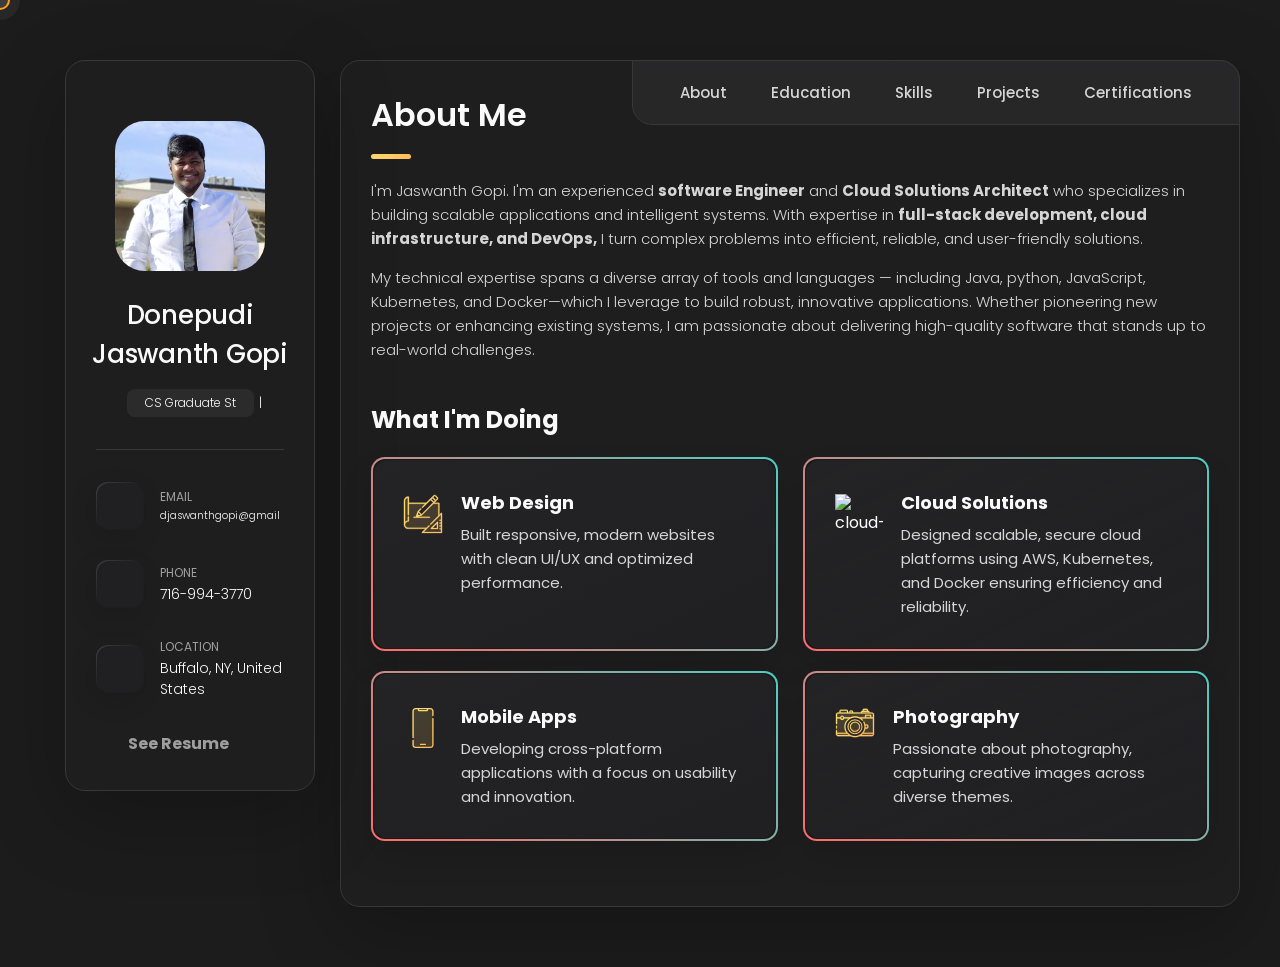
==== index.html @ df1f74dc "Initial commit" ====
<!DOCTYPE html>
<html lang="en">

<head>
  <meta charset="UTF-8">
  <meta http-equiv="X-UA-Compatible" content="IE=edge">
  <meta name="viewport" content="width=device-width, initial-scale=1.0">
  
  <title>Jaswanth Gopi Donepudi - Personal Portfolio</title>
  
  <!--
    - favicon
  -->
  <link rel="shortcut icon" href="./assets/images/logo.ico" type="image/x-icon">

  <!--
    - custom css link
  -->
  <link rel="stylesheet" href="./assets/css/style.css">

  <!--
    - google font link
  -->
  <link rel="preconnect" href="https://fonts.googleapis.com">
  <link rel="preconnect" href="https://fonts.gstatic.com" crossorigin>
  <link href="https://fonts.googleapis.com/css2?family=Poppins:wght@300;400;500;600&display=swap" rel="stylesheet">
</head>

<body>

  <!--
    - #MAIN
  -->

  <main>

    <!--
      - #SIDEBAR
    -->
    <header>
      <button data-sidebar-btn></button> 
      <button data-select></button>
    <!-- Add this button -->
    </header>
    
    <aside class="sidebar" data-sidebar>

      <div class="sidebar-info">

        <figure class="avatar-box">
          <img src="./assets/images/Jaswanth.jpg" alt="Donepudi Jaswanth Gopi">
        </figure>

        <div class="info-content">
            <h1 class="name" title="Donepudi Jaswanth Gopi">
            Donepudi<br>
            Jaswanth Gopi
            </h1>
          <p class="title"></p>
          <button class="info_more-btn" data-sidebar-btn>
            <span>Show Contacts</span>
  
            <ion-icon name="chevron-down"></ion-icon>
          </button>
        </div>

  

      </div>

      <div class="sidebar-info_more">
        <div class="separator"></div>
        <ul class="contacts-list">
          <li class="contact-item">

            <a href="mailto:djaswanthgopi@gmail.com">
              <div class="icon-box">
              <ion-icon name="mail-outline"></ion-icon>
              </div>
            </a>

            <div class="contact-info">
              <p class="contact-title">Email</p>
                <a href="mailto:djaswanthgopi@gmail.com" class="contact-link" style="font-size: 0.65em;">djaswanthgopi@gmail</a>
            </div>

          </li>

          <li class="contact-item">

            <div class="icon-box">
              <ion-icon name="phone-portrait-outline"></ion-icon>
            </div>

            <div class="contact-info">
              <p class="contact-title">Phone</p>

              <a class="contact-link">716-994-3770</a>
            </div>

          </li>
          <li class="contact-item">

            <div class="icon-box">
              <ion-icon name="location-outline"></ion-icon>
            </div>

            <div class="contact-info">
              <p class="contact-title">Location</p>

              <address>Buffalo, NY, United States</address>
            </div>

          </li>

        </ul>

        <div class="separator"></div>

        <ul class="social-list">

          <li class="social-item">
            <a href="https://drive.google.com/file/d/1Vjfv7lhPCOFtXFtNFFHpWnrzAIX2rzdk/view?usp=sharing" target="_blank" class="social-link">
              <span class="social-text"><strong>See Resume</strong></span>
            </a>
          </li>

          <li class="social-item">
            <a href="https://www.linkedin.com/in/jaswanthgopi/" class="social-link">
              <ion-icon name="logo-linkedin"></ion-icon>
            </a>
            
          </li>

          <li class="social-item">
            <a href="https://github.com/jdonepud" class="social-link">
              <ion-icon name="logo-github"></ion-icon>
            </a>
          </li>

        </ul>

      </div>

    </aside>

    <!--
      - #main-content
    -->

    <div class="main-content">
    <div id="cursor"></div>
    <div id="cursor2"></div>

      <!--
        - #NAVBAR
      -->

      <nav class="navbar">

        <ul class="navbar-list">

          <li class="navbar-item">
            <button class="navbar-link" data-nav-link data-page="about">About</button>
          </li>
          <li class="navbar-item">
            <button class="navbar-link" data-nav-link data-page="Education">Education</button>
          </li>
          <li class="navbar-item">
            <button class="navbar-link" data-nav-link data-page="skills">Skills</button>
          </li>
          <li class="navbar-item">
            <button class="navbar-link" data-nav-link data-page="projects">Projects</button>
          </li>
          <li class="navbar-item">
            <button class="navbar-link" data-nav-link data-page="Certifications">Certifications</button>
          </li>        

        </ul>

      </nav>


      <!--
        - #ABOUT {HOME PAGE}
      -->

        <article class="about  active" data-page="about">

          <header>
            <h2 class="h2 article-title">About me</h2>
          </header>

          <section class="about-text">
            <p>
              I'm Jaswanth Gopi. I'm an experienced <strong>software Engineer</strong> and <strong>Cloud Solutions Architect</strong> who specializes in building scalable applications and intelligent systems.
              With expertise in <strong>full-stack development, cloud infrastructure, and DevOps,</strong> I turn complex problems into efficient, reliable, and user-friendly solutions.
            </p>
            <p>
              My technical expertise spans a diverse array of tools and languages — including Java, python, JavaScript, Kubernetes, and Docker—which I leverage to build robust, innovative applications. 
              Whether pioneering new projects or enhancing existing systems, I am passionate about delivering high-quality software that stands up to real-world challenges.
            </p>
          </section>
          

          <!--
            - About page service
          -->
          <section class="service">

            <h3 class="h3 service-title">What i'm doing</h3>

            <ul class="service-list">

              <li class="service-item">

                <div class="service-icon-box">
                  <img src="./assets/images/icon-design.svg" alt="design icon" width="40">
                </div>

                <div class="service-content-box">
                  <h4 class="h4 service-item-title">Web design</h4>

                  <p class="service-item-text">
                    Built responsive, modern websites with clean UI/UX and optimized performance.
                  </p>
                </div>

              </li>

              <li class="service-item">

                <div class="service-icon-box">
                  <!-- <img src="https://img.icons8.com/ios-filled/100/FAB005/cloud-computing.png" alt="cloud-computing" width="40" height="40"> -->
                  <img width="48" height="48" src="https://img.icons8.com/parakeet-line/48/FAB005/cloud-computing.png" alt="cloud-computing"/>
                </div>
                

                <div class="service-content-box">
                  <h4 class="h4 service-item-title">Cloud Solutions</h4>

                  <p class="service-item-text">
                     Designed scalable, secure cloud platforms using AWS, Kubernetes, and Docker ensuring efficiency and reliability.
                  </p>
                </div>

              </li>
              
              <li class="service-item">

                <div class="service-icon-box">
                  <img src="./assets/images/icon-app.svg" alt="mobile app icon" width="40">
                </div>

                <div class="service-content-box">
                  <h4 class="h4 service-item-title">Mobile apps</h4>
                  <p class="service-item-text">
                    Developing cross-platform applications with a focus on usability and innovation.
                  </p>
                </div>

              </li>

              <li class="service-item">

                <div class="service-icon-box">
                  <img src="./assets/images/icon-photo.svg" alt="camera icon" width="40">
                </div>

                <div class="service-content-box">
                  <h4 class="h4 service-item-title">Photography</h4>

                  <p class="service-item-text">
                    Passionate about photography, capturing creative images across diverse themes.
                  </p>
                </div>

              </li>

            </ul>

          </section>


        </article>

      <!--
        - #RESUME
      -->

      <article class="Education" data-page="Education">
        <header>
          <h2 class="h2 article-title">Resume</h2>
        </header>
      
        <section class="timeline">
          <div class="title-wrapper">
            <div class="icon-box">
              <ion-icon name="book-outline"></ion-icon>
            </div>
            <h3 class="h3">Education</h3>
          </div>
      
          <ol class="timeline-list">
      
            <li class="timeline-item" style="display: flex; align-items: flex-start; margin-bottom: 20px;">
              <img src="./assets/images/ub3.png" alt="University Logo" style="width: 95px; height: 50px; margin-right: 9px;">
              <div>
                <h4 class="h4 timeline-item-title">State University Of New York, University At Buffalo</h4>
                <p><strong>Education:</strong> Master's of Science</p>
                <p><strong>Major:</strong> Computer Sci & Engr (AI / ML Track)
                <span>August 2023 — Dec 2024</span>
                <br>
                <button class="coursework-button" onclick="toggleCourses('courses-1')">Show Relevant Coursework</button>
                <ul id="courses-1" style="display: none; margin-top: 10px;">
                  <li>CSE 531 Algorithms Anal & Dsgn 1</li>
                  <li>CSE 565 Computer Security</li>
                  <li>CSE 574 Intro Machine Learning</li>
                  <li>CSE 676 Deep Learning</li>
                  <li>CSE 587 Data Intensive Computing</li>
                  <li>CSE 560 Data Models Query Lang</li>
                  <li>CSE 521 Operating Systems</li>
                  <li>CSE 573 Comp Vision & Image Processing</li>
                  <li>MGO 665 Technological Entrepreneurship</li>
                  <li>MGS 625 Management of IT Projects</li>
                </ul>
              </div>
            </li>
      
            <li class="timeline-item" style="display: flex; align-items: flex-start; margin-bottom: 20px;">
              <img src="./assets/images/klu.png" alt="Academy Logo" style="width: 90px; height: 50px; margin-right: 10px;">
              <div>
                <h4 class="h4 timeline-item-title">KL University</h4>
                <p><strong>Education:</strong> Bachelor's of Science</p>
                <p><strong>Major:</strong> Computer Sci & Engr Specialisation in Cyber Security 
                <span>July 2019 — Apr 2023</span>
                <br>
                <button class="coursework-button" onclick="toggleCourses('courses-2')">Show Relevant Coursework</button>
                <ul id="courses-2" style="display: none; margin-top: 10px;">
                  <li>Data Structures</li>
                  <li>Operating Systems</li>
                  <li>Continous Development and DevOps</li>
                  <li>Database Systems</li>
                  <li>Digital Forensics</li>
                  <li>Computer Networks</li>
                </ul>
              </div>
            </li>
      
          </ol>
        </section>
      
        <section class="timeline">
          <div class="title-wrapper">
            <div class="icon-box">
              <ion-icon name="briefcase-outline"></ion-icon>
            </div>
            <h3 class="h3">Experience</h3>
          </div>
      
          <ol class="timeline-list">
      
            <li class="timeline-item">
              <h4 class="h4 timeline-item-title">Security Trainee</h4>
              <p><strong>Company:</strong> Nokia Solutions and Networks</p>
              <span>Aug 2022 — Jun 2023</span>
              <p class="timeline-text">
                Developed and automated vulnerability management and IAM auditing processes, improving security posture and compliance. 
                Optimized AWS Security Hub configurations and streamlined CI/CD pipelines with integrated security tools              </p>
            </li>
          </ol>
        </section>
      
        <script>
          function toggleCourses(id) {
            var courseList = document.getElementById(id);
            if (courseList.style.display === "none") {
              courseList.style.display = "block";
            } else {
              courseList.style.display = "none";
            }
          }
        </script>
      
        <style>
          .coursework-button {
            background-color: #f7931e; /* Bright orange color */
            border: none;
            color: black;
            padding: 8px 16px;
            text-align: center;
            text-decoration: none;
            display: inline-block;
            font-size: 14px;
            margin-top: 10px;
            cursor: pointer;
            border-radius: 5px;
          }
      
          .coursework-button:hover {
            background-color: #e6821c; /* Slightly darker orange for hover */
          }
      
          .timeline-item img {
            border-radius: 5px; /* Optional: rounds the corners of the image */
          }
      
          body {
            background-color: #1c1c1c; /* Dark background for contrast */
            color: #ffffff; /* White text for readability */
          }
        </style>
      </article>
      
      <!--
        - #Certifications
      -->

      <article class="certifications" data-page="Certifications">
        <header>
          <h2 class="h2 article-title">Certifications</h2>
        </header>
        <div class="certificate-grid">
          <!-- AWS Certification -->
          <div class="certificate-item">
            <a href="https://www.credly.com/badges/d95f23eb-a45e-46a6-b8d8-ca49f9f4ba27/public_url" target="_blank" class="certificate-link">
              <img src="assets/images/aws-certified-solutions-architect.jpg" alt="AWS Certified Solutions Architect - Associate" class="certificate-image">
              <p class="certificate-title">AWS Certified Solutions Architect - Associate</p>
            </a>
          </div>
          <!-- MongoDB Certification -->
          <div class="certificate-item">
            <a href="https://www.credly.com/badges/df6bf3c1-ce24-468d-9ea3-e996ffe97dcb/public_url" target="_blank" class="certificate-link">
              <img src="assets/images/mongodb-associate-dba.jpg" alt="MongoDB Associate Database Administrator" class="certificate-image">
              <p class="certificate-title">MongoDB Associate Database Administrator</p>
            </a>
          </div>
          <!-- Juniper Networks Certification -->
          <div class="certificate-item">
            <a href="https://www.credly.com/badges/55377add-e610-49c6-967e-72b0a8845d0c/public_url" target="_blank" class="certificate-link">
              <img src="assets/images/juniper-certified-associate.jpg" alt="Juniper Networks Certified Associate, Junos" class="certificate-image">
              <p class="certificate-title">Juniper Networks Certified Associate, Junos</p>
            </a>
          </div>
          <div class="certificate-item">
            <a href="https://drive.google.com/file/d/1PTNyiaJyXJEGpiSdbKgJurOH945utPEt/view" target="_blank" class="certificate-link">
              <img src="assets/images/palo-alto-cybersecurity.jpg" alt="palo-alto-cybersecurity" class="certificate-image">
              <p class="certificate-title">palo-alto-cybersecurity</p>
            </a>
          </div>
        </div>
      </article>
      
      <!--
        - #Projects BLOG
      -->
      <article class="projects" data-page="projects">
        <header>
          <h2 class="h2 article-title">Projects</h2>
        </header>
      
        <div class="project-filter">
          <button class="filter-btn active" data-filter="all">All</button>
          <button class="filter-btn" data-filter="web-development">Web Development</button>
          <button class="filter-btn" data-filter="applications">Applications</button>
          <button class="filter-btn" data-filter="machine-learning">Machine Learning</button>
        </div>
      
        <div class="projects-grid">
          <!-- MRI-based 2D to 3D Brain Tumor Reconstruction -->
          <div class="project-card" data-category="machine-learning">
            <h3 class="project-title">MRI-based 2D to 3D Brain Tumor Reconstruction</h3>
            <div class="project-skills">
              <span class="skill-tag">Computer Vision</span>
              <span class="skill-tag">Deep Learning</span>
              <span class="skill-tag">Medical Imaging</span>
            </div>
            <div class="project-description-box">
              <p>Built a machine learning framework to reconstruct 2D brain tumor MRI images into 3D models, aiding in surgical planning and tumor growth prediction.</p>
            </div>
            <a href="#" class="github-link" target="_blank">
              <ion-icon name="logo-github"></ion-icon>
              GitHub
            </a>
          </div>
      
          <!-- Image-Driven Sentiment Analysis -->
          <div class="project-card" data-category="machine-learning">
            <h3 class="project-title">Image-Driven Sentiment Analysis</h3>
            <div class="project-skills">
              <span class="skill-tag">Deep Learning</span>
              <span class="skill-tag">TensorFlow</span>
              <span class="skill-tag">Image Analysis</span>
            </div>
            <div class="project-description-box">
              <p>Created a sophisticated machine learning model combining image processing and classification techniques with LSTM networks and BERT for sentiment recognition.</p>
            </div>
            <a href="https://github.com/jdonepud/dl-proj" class="github-link" target="_blank">
              <ion-icon name="logo-github"></ion-icon>
              GitHub
            </a>
          </div>
      
          <!-- SweatSmart -->
          <div class="project-card" data-category="applications">
            <h3 class="project-title">SweatSmart</h3>
            <div class="project-skills">
              <span class="skill-tag">Fitness App</span>
              <span class="skill-tag">React Native</span>
              <span class="skill-tag">Health Tracking</span>
            </div>
            <div class="project-description-box">
              <p>Developed a fitness app designed to track and optimize workouts, providing personalized fitness plans based on user input and progress.</p>
            </div>
            <a href="https://github.com/jdonepud/SweatSmart" class="github-link" target="_blank">
              <ion-icon name="logo-github"></ion-icon>
              GitHub
            </a>
          </div>
      
          <!-- SpeedPulse -->
          <div class="project-card" data-category="applications">
            <h3 class="project-title">SpeedPulse</h3>
            <div class="project-skills">
              <span class="skill-tag">Mobile App</span>
              <span class="skill-tag">Wi-Fi Speed Testing</span>
              <span class="skill-tag">JavaScript</span>
            </div>
            <div class="project-description-box">
              <p>Created an app that measures mobile and Wi-Fi internet speeds, providing real-time analytics and network performance data.</p>
            </div>
            <a href="https://github.com/jdonepud/SpeedPulse" class="github-link" target="_blank">
              <ion-icon name="logo-github"></ion-icon>
              GitHub
            </a>
          </div>
      
          <!-- Memoir -->
          <div class="project-card" data-category="web-development">
            <h3 class="project-title">Memoir</h3>
            <div class="project-skills">
              <span class="skill-tag">Web App</span>
              <span class="skill-tag">Personalized Notes</span>
              <span class="skill-tag">Django</span>
            </div>
            <div class="project-description-box">
              <p>Developed a web app that allows users to securely store, organize, and access personal memories in a highly customized and interactive interface.</p>
            </div>
            <a href="https://github.com/jdonepud/Memoir" class="github-link" target="_blank">
              <ion-icon name="logo-github"></ion-icon>
              GitHub
            </a>
          </div>
      
          <!-- Conditional GANs using Fashion MNIST -->
          <div class="project-card" data-category="machine-learning">
            <h3 class="project-title">Conditional GANs using Fashion MNIST</h3>
            <div class="project-skills">
              <span class="skill-tag">GAN</span>
              <span class="skill-tag">Data Visualization</span>
              <span class="skill-tag">Adam Optimizer</span>
            </div>
            <div class="project-description-box">
              <p>Developed a Conditional Generative Adversarial Network (CGAN) that generates high-quality fashion images from the Fashion-MNIST dataset. Achieved an Inception Score of 2.81 through optimized training of both discriminator and generator networks.</p>
            </div>
            <a href="#" class="github-link" target="_blank">
              <ion-icon name="logo-github"></ion-icon>
              GitHub
            </a>
          </div>
        </div>
      </article>
      
      <!-- Skills -->
      <article class="skills" data-page="skills">
        <header>
          <h2 class="h2 article-title">Skills</h2>
        </header>
      
        <div class="skills-container">

          <!-- Programming Languages -->
          <div class="skill-category">
            <h3 class="category-title">Programming Languages</h3>
            <div class="skill-tags">
              <span class="skill-tag">Python</span>
              <span class="skill-tag">C</span>
              <span class="skill-tag">Shell Scripting</span>
              <span class="skill-tag">Java</span>
              <span class="skill-tag">React</span>
            </div>
          </div>
        
          <!-- Machine Learning -->
          <div class="skill-category">
            <h3 class="category-title">Machine Learning</h3>
            <div class="skill-tags">
              <span class="skill-tag">Supervised & Unsupervised Learning</span>
              <span class="skill-tag">Neural Networks</span>
              <span class="skill-tag">Computer Vision</span>
              <span class="skill-tag">NLP</span>
              <span class="skill-tag">Model Optimization</span>
              <span class="skill-tag">Scikit-learn</span>
              <span class="skill-tag">TensorFlow</span>
              <span class="skill-tag">Data Preprocessing</span>
            </div>
          </div>
        
          <!-- Cloud Platforms -->
          <div class="skill-category">
            <h3 class="category-title">Cloud Platforms</h3>
            <div class="skill-tags">
              <span class="skill-tag">AWS (EC2, S3, Lambda)</span>
              <span class="skill-tag">Azure</span>
              <span class="skill-tag">Kubernetes</span>
              <span class="skill-tag">Docker</span>
            </div>
          </div>
        
          <!-- Networking -->
          <div class="skill-category">
            <h3 class="category-title">Networking</h3>
            <div class="skill-tags">
              <span class="skill-tag">Firewall</span>
              <span class="skill-tag">IDS/IPS</span>
              <span class="skill-tag">TCP/IP Suite</span>
              <span class="skill-tag">SSL/TLS Encryption</span>
              <span class="skill-tag">Active Directory</span>
            </div>
          </div>
        
          <!-- Developer & Software Tools -->
          <div class="skill-category">
            <h3 class="category-title">Developer & Software Tools</h3>
            <div class="skill-tags">
              <span class="skill-tag">VS Code</span>
              <span class="skill-tag">Eclipse</span>
              <span class="skill-tag">Android Studio</span>
              <span class="skill-tag">GitHub</span>
              <span class="skill-tag">PostgreSQL</span>
              <span class="skill-tag">NoSQL Databases</span>
              <span class="skill-tag">Postman</span>
            </div>
          </div>
        
          <!-- Cybersecurity -->
          <div class="skill-category">
            <h3 class="category-title">Cybersecurity</h3>
            <div class="skill-tags">
              <span class="skill-tag">Vulnerability Research</span>
              <span class="skill-tag">Encryption Mechanisms</span>
              <span class="skill-tag">SIEM Applications</span>
              <span class="skill-tag">Threat Management</span>
              <span class="skill-tag">Wireshark</span>
              <span class="skill-tag">OpenSSL</span>
              <span class="skill-tag">BurpSuite</span>
            </div>
          </div>
        
          <!-- Web Development -->
          <div class="skill-category">
            <h3 class="category-title">Web Development</h3>
            <div class="skill-tags">
              <span class="skill-tag">React</span>
              <span class="skill-tag">WordPress</span>
            </div>
          </div>
        
        </div>
        
      </article>

    </div>
    
  </main>

  <!--
    - custom js link
  -->
  <script src="./assets/js/script.js"></script>

  <!--
    - ionicon link
  -->
  <script type="module" src="https://unpkg.com/ionicons@5.5.2/dist/ionicons/ionicons.esm.js"></script>
  <script nomodule src="https://unpkg.com/ionicons@5.5.2/dist/ionicons/ionicons.js"></script>

</body>

</html>
---- assets/css/style.css ----
/*-----------------------------------*\
  #style.css
\*-----------------------------------*/

:root {

  /**
   * colors
   */

  /* gradient */

  --bg-gradient-onyx: linear-gradient(
    to bottom right, 
    hsl(240, 1%, 25%) 3%, 
    hsl(0, 0%, 19%) 97%
  );
  --bg-gradient-jet: linear-gradient(
    to bottom right, 
    hsla(240, 1%, 18%, 0.251) 0%, 
    hsla(240, 2%, 11%, 0) 100%
  ), hsl(240, 2%, 13%);
  --bg-gradient-yellow-1: linear-gradient(
    to bottom right, 
    hsl(45, 100%, 71%) 0%, 
    hsla(36, 100%, 69%, 0) 50%
  );
  --bg-gradient-yellow-2: linear-gradient(
    135deg, 
    hsla(45, 100%, 71%, 0.251) 0%, 
    hsla(35, 100%, 68%, 0) 59.86%
  ), hsl(240, 2%, 13%);
  --border-gradient-onyx: linear-gradient(
    to bottom right, 
    hsl(0, 0%, 25%) 0%, 
    hsla(0, 0%, 25%, 0) 50%
  );
  --text-gradient-yellow: linear-gradient(
    to right, 
    hsl(45, 100%, 72%), 
    hsl(35, 100%, 68%)
  );

  /* solid */

  --jet: hsl(0, 0%, 22%);
  --onyx: hsl(240, 1%, 17%);
  --eerie-black-1: hsl(240, 2%, 13%);
  --eerie-black-2: hsl(240, 2%, 12%);
  --smoky-black: hsl(0, 0%, 7%);
  --white-1: hsl(0, 0%, 100%);
  --white-2: hsl(0, 0%, 98%);
  --orange-yellow-crayola: hsl(45, 100%, 72%);
  --vegas-gold: hsl(45, 54%, 58%);
  --light-gray: hsl(0, 0%, 84%);
  --light-gray-70: hsla(0, 0%, 84%, 0.7);
  --bittersweet-shimmer: hsl(0, 43%, 51%);

  /**
   * typography
   */

  /* font-family */
  --ff-poppins: 'Poppins', sans-serif;

  /* font-size */
  --fs-1: 24px;
  --fs-2: 18px;
  --fs-3: 17px;
  --fs-4: 16px;
  --fs-5: 15px;
  --fs-6: 14px;
  --fs-7: 13px;
  --fs-8: 11px;

  /* font-weight */
  --fw-300: 300;
  --fw-400: 400;
  --fw-500: 500;
  --fw-600: 600;

  /**
   * shadow
   */
  
  --shadow-1: -4px 8px 24px hsla(0, 0%, 0%, 0.25);
  --shadow-2: 0 16px 30px hsla(0, 0%, 0%, 0.25);
  --shadow-3: 0 16px 40px hsla(0, 0%, 0%, 0.25);
  --shadow-4: 0 25px 50px hsla(0, 0%, 0%, 0.15);
  --shadow-5: 0 24px 80px hsla(0, 0%, 0%, 0.25);

  /**
   * transition
   */

  --transition-1: 0.25s ease;
  --transition-2: 0.5s ease-in-out;
}

  /* #RESET */

*, *::before, *::after {
  margin: 0;
  padding: 0;
  box-sizing: border-box;
}

a { text-decoration: none; }

li { list-style: none; }

img, ion-icon, a, button, time, span { display: block; }

button {
  font: inherit;
  background: none;
  border: none;
  text-align: left;
  cursor: pointer;
}

input, textarea {
  display: block;
  width: 100%;
  background: none;
  font: inherit;
}

::selection {
  background: var(--orange-yellow-crayola);
  color: var(--smoky-black);
}

:focus { outline-color: var(--orange-yellow-crayola); }

html { font-family: var(--ff-poppins); }

body { background: var(--smoky-black); }

  /* REUSED STYLE */

.sidebar,
article {
  background: var(--eerie-black-2);
  border: 1px solid var(--jet);
  border-radius: 20px;
  padding: 15px;
  box-shadow: var(--shadow-1);
  z-index: 1;
}

.separator {
  width: 100%;
  height: 1px;
  background: var(--jet);
  margin: 16px 0;
}

.icon-box {
  position: relative;
  background: var(--border-gradient-onyx);
  width: 30px;
  height: 30px;
  border-radius: 8px;
  display: flex;
  justify-content: center;
  align-items: center;
  font-size: 16px;
  color: var(--orange-yellow-crayola);
  box-shadow: var(--shadow-1);
  z-index: 1;
}

.icon-box::before {
  content: "";
  position: absolute;
  inset: 1px;
  background: var(--eerie-black-1);
  border-radius: inherit;
  z-index: -1;
}

.icon-box ion-icon { --ionicon-stroke-width: 35px; }

article { display: none; }

article.active {
  display: block;
  animation: fade 0.5s ease backwards;
}

@keyframes fade {
  0% { opacity: 0; }
  100% { opacity: 1; }
}

.h2,
.h3,
.h4,
.h5 {
  color: var(--white-2);
  text-transform: capitalize;
}

.h2 { font-size: var(--fs-1); }

.h3 { font-size: var(--fs-2); }

.h4 { font-size: var(--fs-4); }

.h5 {
  font-size: var(--fs-7);
  font-weight: var(--fw-500);
}

.article-title {
  position: relative;
  padding-bottom: 7px;
}

.article-title {
  opacity: 0;
  animation: fadeInUp 0.4s ease forwards;
}

@keyframes fadeInUp {
  from { opacity: 0; transform: translateY(20px); }
  to { opacity: 1; transform: translateY(0); }
}


.article-title::after {
  content: "";
  position: absolute;
  bottom: 0;
  left: 0;
  width: 30px;
  height: 3px;
  background: var(--text-gradient-yellow);
  border-radius: 3px;
}

  /* #MAIN */
main {
  margin: 15px 12px;
  margin-bottom: 75px;
  min-width: 259px;
}
  /* #SIDEBAR */

.sidebar {
  margin-bottom: 15px;
  max-height: 112px;
  overflow: hidden;
  transition: var(--transition-2);
}

.sidebar.active { max-height: 405px; }

.sidebar-info {
  position: relative;
  display: flex;
  justify-content: flex-start;
  align-items: center;
  gap: 15px;
}

.avatar-box {
  transition: transform 0.3s ease;
}

.avatar-box:hover {
  transform: translateY(-10px);
}
.avatar-box {
  border-radius: 50%;
  overflow: hidden;
  width: 150px;
  height: 150px;
  margin: auto;
  background: none;
}

.avatar-box img {
  width: 100%;
  height: 100%;
  object-fit: cover;
  background: none;
  border: none;
}


.info-content .name {
  color: var(--white-2);
  font-size: var(--fs-3);
  font-weight: var(--fw-500);
  letter-spacing: -0.25px;
  margin-bottom: 10px;
}

.info-content .title {
  color: var(--white-1);
  background: var(--onyx);
  font-size: var(--fs-8);
  font-weight: var(--fw-300);
  width: max-content;
  padding: 3px 12px;
  border-radius: 8px;
}


.info_more-btn {
  position: absolute;
  top: -15px;
  right: -15px;
  border-radius: 0 15px;
  font-size: 13px;
  color: var(--orange-yellow-crayola);
  background: var(--border-gradient-onyx);
  padding: 10px;
  box-shadow: var(--shadow-2);
  transition: var(--transition-1);
  z-index: 1;
}

.info_more-btn::before {
  content: "";
  position: absolute;
  inset: 1px;
  border-radius: inherit;
  background: var(--bg-gradient-jet);
  transition: var(--transition-1);
  z-index: -1;
}


.info_more-btn:hover,
.info_more-btn:focus { background: var(--bg-gradient-yellow-1); }

.info_more-btn:hover::before,
.info_more-btn:focus::before { background: var(--bg-gradient-yellow-2); }

.info_more-btn span { display: none; }

.sidebar-info_more {
  opacity: 0;
  visibility: hidden;
  transition: var(--transition-2);
}

.sidebar.active .sidebar-info_more {
  opacity: 1;
  visibility: visible;
}

.contacts-list {
  display: grid;
  grid-template-columns: 1fr;
  gap: 16px;
}

.contact-item {
  min-width: 100%;
  display: flex;
  align-items: center;
  gap: 16px;
}

.contact-info {
  max-width: calc(100% - 46px);
  width: calc(100% - 46px);
}

.contact-title {
  color: var(--light-gray-70);
  font-size: var(--fs-8);
  text-transform: uppercase;
  margin-bottom: 2px;
}

.contact-info :is(.contact-link, time, address) {
  color: var(--white-2);
  font-size: var(--fs-7);
}

.contact-info address { font-style: normal; }

.social-list {
  display: flex;
  justify-content: flex-start;
  align-items: center;
  gap: 15px;
  padding-bottom: 4px;
  padding-left: 7px;
}

.social-item .social-link {
  color: var(--light-gray-70);
  font-size: 18px;
}
.social-item .social-link:hover { color: var(--light-gray); }

/* Resume link styling */
.social-item .social-text {
  color: var(--light-gray-70);
  font-size: 16px;
  font-weight: var(--fw-300);
  transition: color 0.3s ease;
}

.social-item .social-text:hover {
  color: var(--orange-yellow-crayola);
}

/*-----------------------------------*\
  #NAVBAR
\*-----------------------------------*/

.navbar {
  position: fixed;
  bottom: 0;
  left: 0;
  width: 100%;
  background: hsla(240, 1%, 17%, 0.75);
  backdrop-filter: blur(10px);
  border: 1px solid var(--jet);
  border-radius: 12px 12px 0 0;
  box-shadow: var(--shadow-2);
  z-index: 5;
}

.navbar-list {
  display: flex;
  flex-wrap: wrap;
  justify-content: center;
  align-items: center;
  padding: 0 10px;
}

.navbar-link {
  color: var(--light-gray);
  font-size: var(--fs-8);
  padding: 20px 7px;
  transition: color var(--transition-1);
}

.navbar-link:hover,
.navbar-link:focus { color: var(--light-gray-70); }

.navbar-link.active { color: var(--orange-yellow-crayola); }

.title {
  min-height: 1.2em;
  position: relative;
  margin: 0;
  padding: 0;
  font-size: 1.5rem; /* Adjust size as needed */
  color: #333; /* Adjust color as needed */
}

.title::after {
  content: "|";
  position: absolute;
  right: -8px;
  animation: blink 0.75s infinite;
}

@keyframes blink {
  0%, 100% { opacity: 1; }
  50% { opacity: 0; }
}

/* Cursor Styles */
#cursor, #cursor2 {
  pointer-events: none;
  position: fixed;
  top: 0;
  left: 0;
  z-index: 9999;
}

#cursor {
  width: 20px;
  height: 20px;
  background: rgba(255, 255, 255, 0.1);
  border: 2px solid #ff9e00;
  border-radius: 50%;
  transform: translate(-50%, -50%);
  transition: transform 0.3s ease-out;
}

#cursor2 {
  width: 40px;
  height: 40px;
  background: rgba(255, 255, 255, 0.05);
  border-radius: 50%;
  transform: translate(-50%, -50%);
  animation: pulse 1.5s infinite;
}

@keyframes pulse {
  0% { transform: translate(-50%, -50%) scale(1); opacity: 1; }
  100% { transform: translate(-50%, -50%) scale(1.5); opacity: 0; }
}

/* Projects ilter Buttons */

.project-filter {
  margin-bottom: 2rem;
  display: flex;
  gap: 1.5rem;
  flex-wrap: wrap;
  justify-content: center;
}

.filter-btn {
  padding: 0.5rem 1rem;
  background: transparent;
  color: var(--light-gray-70);
  cursor: pointer;
  transition: color 0.3s ease;
  position: relative;
}

.filter-btn::after {
  content: '';
  position: absolute;
  bottom: 0;
  left: 0;
  width: 100%;
  height: 2px;
  background: var(--orange-yellow-crayola);
  opacity: 0;
  transition: opacity 0.3s ease;
}

.filter-btn:hover,
.filter-btn.active {
  color: var(--orange-yellow-crayola);
}

.filter-btn.active::after {
  opacity: 1;
}
/*-----------------------------------*\
  #ABOUT
\*-----------------------------------*/

.about .article-title { margin-bottom: 15px; }

.about-text {
  color: var(--light-gray);
  font-size: var(--fs-6);
  font-weight: var(--fw-300);
  line-height: 1.6;
}

.about-text p { margin-bottom: 15px; }



/**
 * #service 
 */

.service { margin-bottom: 35px; }

.service-title { margin-bottom: 20px; }

.service-list {
  display: grid;
  grid-template-columns: 1fr;
  gap: 20px;
}

.service-item {
  position: relative;
  background: var(--border-gradient-onyx);
  padding: 20px;
  border-radius: 14px;
  box-shadow: var(--shadow-2);
  z-index: 1;
}

.service-item::before {
  content: "";
  position: absolute;
  inset: 1px;
  background: var(--bg-gradient-jet);
  border-radius: inherit;
  z-index: -1;
}

.service-icon-box { margin-bottom: 10px; }
.service-item-title { margin-bottom: 7px; }

.service-item-text {
  color: var(--light-gray);
  font-size: var(--fs-6);
  font-weight: var(--fw-3);
  line-height: 1.6;
}

/*-----------------------------------*\
  #RESUME
\*-----------------------------------*/

.article-title { margin-bottom: 30px; }


/**
 * education and experience 
 */

.timeline { margin-bottom: 30px; }

.timeline .title-wrapper {
  display: flex;
  align-items: center;
  gap: 15px;
  margin-bottom: 25px;
}

.timeline-list {
  font-size: var(--fs-6);
  margin-left: 45px;
}

.timeline-item { position: relative; }

.timeline-item:not(:last-child) { margin-bottom: 20px; }

.timeline-item-title {
  font-size: var(--fs-6);
  line-height: 1.3;
  margin-bottom: 7px;
}

.timeline-list span {
  color: var(--vegas-gold);
  font-weight: var(--fw-400);
  line-height: 1.6;
}

.timeline-item:not(:last-child)::before {
  content: "";
  position: absolute;
  top: -25px;
  left: -30px;
  width: 1px;
  height: calc(100% + 50px);
  background: var(--jet);
}

.timeline-item::after {
  content: "";
  position: absolute;
  top: 5px;
  left: -33px;
  height: 6px;
  width: 6px;
  background: var(--text-gradient-yellow);
  border-radius: 50%;
  box-shadow: 0 0 0 4px var(--jet);
}

.timeline-text {
  color: var(--light-gray);
  font-weight: var(--fw-300);
  line-height: 1.6;
}


/*-----------------------------------*\
  #BLOG
\*-----------------------------------*/

.blog-posts { margin-bottom: 10px; }

.blog-posts-list {
  display: grid;
  grid-template-columns: 1fr;
  gap: 20px;
}

.blog-post-item > a {
  position: relative;
  background: var(--border-gradient-onyx);
  height: 100%;
  box-shadow: var(--shadow-4);
  border-radius: 16px;
  z-index: 1;
}

.blog-post-item > a::before {
  content: "";
  position: absolute;
  inset: 1px;
  border-radius: inherit;
  background: var(--eerie-black-1);
  z-index: -1;
}

.blog-banner-box {
  width: 100%;
  height: 200px;
  border-radius: 12px;
  overflow: hidden;
}

.blog-banner-box img {
  width: 100%;
  height: 100%;
  object-fit: cover;
  transition: var(--transition-1);
}

.blog-content { padding: 15px; }

.blog-meta {
  display: flex;
  justify-content: flex-start;
  align-items: center;
  gap: 7px;
  margin-bottom: 10px;
}

.blog-meta :is(.blog-category, time) {
  color: var(--light-gray-70);
  font-size: var(--fs-6);
  font-weight: var(--fw-300);
}

.blog-meta .dot {
  background: var(--light-gray-70);
  width: 4px;
  height: 4px;
  border-radius: 4px;
}

.blog-item-title {
  margin-bottom: 10px;
  line-height: 1.3;
  transition: var(--transition-1);
}

.blog-post-item > a:hover .blog-item-title { color: var(--orange-yellow-crayola); }

.blog-text {
  color: var(--light-gray);
  font-size: var(--fs-6);
  font-weight: var(--fw-300);
  line-height: 1.6;
}


/*-----------------------------------*\
  #RESPONSIVE
\*-----------------------------------*/

/**
 * responsive larger than 450px screen
 */

@media (min-width: 450px) {

  /**
   * #PORTFOLIO, BLOG 
   */

  .project-img,
.blog-banner-box,
.avatar-box img {
    width: 100%;
    height: auto;
    object-fit: cover;
    border-radius: 10px;
    box-shadow: 0 4px 8px rgba(0, 0, 0, 0.1);
}

.project-img img,
.blog-banner-box img {
    max-width: 100%;
    display: block;
}

.avatar-box {
    border-radius: 20px;
    overflow: hidden;
}

.avatar-box img {
    transition: transform 0.3s ease;
}

.avatar-box img:hover {
    transform: scale(1.05);
}

}





/**
 * responsive larger than 580px screen
 */

@media (min-width: 580px) {

  /**
   * CUSTOM PROPERTY
   */

  :root {

    /**
     * typography
     */

    --fs-1: 32px;
    --fs-2: 24px;
    --fs-3: 26px;
    --fs-4: 18px;
    --fs-6: 15px;
    --fs-7: 15px;
    --fs-8: 12px;

  }



  /**
   * #REUSED STYLE
   */

  .sidebar, article {
    width: 520px;
    margin-inline: auto;
    padding: 30px;
  }

  .article-title {
    font-weight: var(--fw-600);
    padding-bottom: 15px;
  }

  .article-title::after {
    width: 40px;
    height: 5px;
  }

  .icon-box {
    width: 48px;
    height: 48px;
    border-radius: 12px;
    font-size: 18px;
  }


  /**
   * #MAIN
   */

  main {
    margin-top: 60px;
    margin-bottom: 100px;
  }



  /**
   * #SIDEBAR
   */

  .sidebar {
    max-height: 180px;
    margin-bottom: 30px;
  }

  .sidebar.active { max-height: 584px; }

  .sidebar-info { gap: 25px; }

  .avatar-box { border-radius: 30px; }

  .avatar-box img { width: 120px; }

  .info-content .name { margin-bottom: 15px; }

  .info-content .title { padding: 5px 18px; }

  .info_more-btn {
    top: -30px;
    right: -30px;
    padding: 10px 15px;
  }

  .info_more-btn span {
    display: block;
    font-size: var(--fs-8);
  }

  .info_more-btn ion-icon { display: none; }

  .info_more-btn { display: none; }

  .separator { margin: 32px 0; }

  .contacts-list { gap: 20px; }

  .contact-info {
    max-width: calc(100% - 64px);
    width: calc(100% - 64px);
  }



  /**
   * #NAVBAR
   */

  .navbar { border-radius: 20px 20px 0 0; }

  .navbar-list { gap: 20px; }

  .navbar-link { --fs-8: 14px; }



  /**
   * #ABOUT
   */

  .about .article-title { margin-bottom: 20px; }

  .about-text { margin-bottom: 40px; }

  /* service */

  .service-item {
    display: flex;
    justify-content: flex-start;
    align-items: flex-start;
    gap: 18px;
    padding: 30px;
  }

  /* #Borders on home page */
  
  .service-item {
    border: 2px solid transparent;
    background: linear-gradient(45deg, #1a1a1a, #1a1a1a) padding-box,
                linear-gradient(45deg, #ff6b6b, #4ecdc4) border-box;
  }

  .service-item {
  transition: transform 0.3s ease, box-shadow 0.3s ease;
  }

  .service-item:hover {
    transform: translateY(-5px);
    box-shadow: 0 10px 20px rgba(0, 0, 0, 0.1);
  }

  .service-icon-box {
    margin-bottom: 0;
    margin-top: 5px;
  }

  .service-content-box { text-align: left; }


  .navbar-link:hover {
    transform: scale(1.05);
    transition: transform 0.2s ease;
  }
  
  .blog-post-item:hover {
    box-shadow: 0 8px 15px rgb(2, 19, 66);
    transition: box-shadow 0.3s ease;
  }
  .projects-grid {
  display: grid;
  grid-template-columns: repeat(auto-fit, minmax(280px, 1fr));
  gap: 1.5rem;
  padding: 15px;
}

.project-card {
  background: var(--eerie-black-1);
  border-radius: 10px;
  padding: 15px;
  position: relative;
  transition: transform 0.3s ease, box-shadow 0.3s ease;
  box-shadow: 0 4px 6px rgba(0, 0, 0, 0.1);
  max-width: 320px; /* Control maximum width */
  margin: 0 auto; /* Center cards in grid */
}

.project-card:hover {
  transform: translateY(-5px) perspective(1000px) rotateX(2deg);
  box-shadow: 0 8px 16px rgba(0, 0, 0, 0.2);
}

.project-title {
  color: var(--white-2);
  font-size: 1rem; /* Smaller font size */
  margin-bottom: 10px;
  font-weight: 600;
  line-height: 1.3;
}

.project-skills {
  display: flex;
  flex-wrap: wrap;
  gap: 6px;
  margin-bottom: 10px;
}

.skill-tag {
  background: var(--jet);
  color: var(--orange-yellow-crayola);
  padding: 3px 8px; /* Smaller padding */
  border-radius: 50px;
  font-size: 0.75rem; /* Smaller font size */
  transition: background-color 0.3s ease;
}

.skill-tag:hover {
  background: var(--orange-yellow-crayola);
  color: var(--eerie-black-1);
}

.project-description-box {
  background: var(--jet);
  border-radius: 6px;
  padding: 8px;
  height: 48px; /* Height for exactly 2 lines */
  overflow-y: auto;
  margin-bottom: 10px;
  
  /* Scrollbar styling */
  scrollbar-width: thin;
  scrollbar-color: var(--orange-yellow-crayola) var(--jet);
}

.project-description-box p {
  color: var(--light-gray);
  font-size: 0.85rem; /* Smaller font size */
  line-height: 1.4;
  margin: 0;
}

.github-link {
  display: inline-flex;
  align-items: center;
  gap: 6px;
  background: var(--jet);
  color: var(--white-2);
  padding: 6px 12px; /* Smaller padding */
  border-radius: 5px;
  text-decoration: none;
  font-size: 0.8rem; /* Smaller font size */
  transition: background-color 0.3s ease;
}

.github-link ion-icon {
  font-size: 1rem;
}

/* Responsive adjustments */
@media (max-width: 768px) {
  .projects-grid {
    grid-template-columns: repeat(auto-fit, minmax(250px, 1fr));
    gap: 1rem;
  }

  .project-card {
    padding: 12px;
  }
}

/* For very small screens */
@media (max-width: 320px) {
  .project-card {
    max-width: 100%;
  }
}

.projects-grid {
  display: grid;
  grid-template-columns: repeat(2, 1fr); /* Forces 2 columns */
  gap: 25px;
  padding: 20px;
  max-width: 1200px; /* Maximum width of the grid */
  margin: 0 auto;
}

.project-card {
  background: var(--eerie-black-1);
  border-radius: 12px;
  padding: 20px;
  position: relative;
  transition: transform 0.3s ease, box-shadow 0.3s ease;
  box-shadow: 0 4px 6px rgba(0, 0, 0, 0.1);
  width: 100%; /* Take full width of grid cell */
  max-width: 550px; /* Maximum width of each card */
}

.project-card:hover {
  transform: translateY(-5px) perspective(1000px) rotateX(2deg);
  box-shadow: 0 8px 16px rgba(0, 0, 0, 0.2);
}

.project-title {
  color: var(--white-2);
  font-size: 1.2rem;
  margin-bottom: 15px;
  font-weight: 600;
  line-height: 1.4;
}

.project-skills {
  display: flex;
  flex-wrap: wrap;
  gap: 8px;
  margin-bottom: 15px;
}

.skill-tag {
  background: var(--jet);
  color: var(--orange-yellow-crayola);
  padding: 5px 12px;
  border-radius: 50px;
  font-size: 0.9rem;
  transition: background-color 0.3s ease;
}

.skill-tag:hover {
  background: var(--orange-yellow-crayola);
  color: var(--eerie-black-1);
}

.project-description-box {
  background: var(--jet);
  border-radius: 8px;
  padding: 15px;
  height: 100px; /* Increased height for description */
  overflow-y: auto;
  margin-bottom: 15px;
  
  /* Scrollbar styling */
  scrollbar-width: thin;
  scrollbar-color: var(--orange-yellow-crayola) var(--jet);
}

.project-description-box p {
  color: var(--light-gray);
  font-size: 0.95rem;
  line-height: 1.5;
  margin: 0;
}

.github-link {
  display: inline-flex;
  align-items: center;
  gap: 8px;
  background: var(--jet);
  color: var(--white-2);
  padding: 8px 16px;
  border-radius: 6px;
  text-decoration: none;
  font-size: 0.95rem;
  transition: background-color 0.3s ease;
}

.github-link:hover {
  background: var(--orange-yellow-crayola);
  color: var(--eerie-black-1);
}

.github-link ion-icon {
  font-size: 1.1rem;
}

/* Custom scrollbar styling */
.project-description-box::-webkit-scrollbar {
  width: 6px;
}

.project-description-box::-webkit-scrollbar-track {
  background: var(--jet);
  border-radius: 3px;
}

.project-description-box::-webkit-scrollbar-thumb {
  background: var(--orange-yellow-crayola);
  border-radius: 3px;
}

/* Animation for cards */
.project-card {
  opacity: 0;
  transform: translateY(20px);
  animation: fadeInUp 0.6s ease forwards;
}

@keyframes fadeInUp {
  from {
    opacity: 0;
    transform: translateY(20px);
  }
  to {
    opacity: 1;
    transform: translateY(0);
  }
}

/* Stagger animation for multiple cards */
.project-card:nth-child(1) { animation-delay: 0.1s; }
.project-card:nth-child(2) { animation-delay: 0.3s; }
.project-card:nth-child(3) { animation-delay: 0.5s; }

/* Responsive Design */
@media (max-width: 1200px) {
  .projects-grid {
    padding: 15px;
    gap: 20px;
  }
}

@media (max-width: 992px) {
  .project-card {
    max-width: 100%;
  }
}

@media (max-width: 768px) {
  .projects-grid {
    grid-template-columns: 1fr; /* Single column on mobile */
  }

  .project-description-box {
    height: 85px; /* Slightly smaller on mobile */
  }

  .project-title {
    font-size: 1.1rem;
  }

  .skill-tag {
    font-size: 0.85rem;
    padding: 4px 10px;
  }

  .github-link {
    font-size: 0.9rem;
    padding: 7px 14px;
  }
}

/* For very small screens */
@media (max-width: 480px) {
  .projects-grid {
    padding: 10px;
    gap: 15px;
  }

  .project-card {
    padding: 15px;
  }

  .project-description-box {
    padding: 12px;
    height: 80px;
  }
}

  /**
   * #RESUME
   */

  .timeline-list { margin-left: 65px; }

  .timeline-item:not(:last-child)::before { left: -40px; }

  .timeline-item::after {
    height: 8px;
    width: 8px;
    left: -43px;
  }

  .blog-posts-list { grid-template-columns: 1fr 1fr; }
  /* Certification */

  .certifications {
  padding: 20px;
  background: var(--eerie-black-2); /* Dark background */
  border: 1px solid var(--jet); /* Matching border */
  border-radius: 14px; /* Rounded corners */
  box-shadow: var(--shadow-2); /* Consistent shadow */
  margin: 20px 0;
}

.certificate-grid {
  display: grid;
  grid-template-columns: repeat(auto-fit, minmax(200px, 1fr));
  gap: 20px;
  padding: 20px;
}

.certificate-item {
  border: 1px solid var(--jet); /* Dark border */
  border-radius: 10px;
  overflow: hidden;
  transition: transform 0.3s ease, box-shadow 0.3s ease;
  text-align: center;
  background: var(--eerie-black-1); /* Dark background */
}

.certificate-item:hover {
  transform: translateY(-5px);
  box-shadow: var(--shadow-3); /* Dark shadow */
}

.certificate-image {
  width: 150px;
  height: auto; 
  border-radius: 10px; 
  margin: 0 auto; 
}



.certificate-title {
  margin: 10px 0;
  font-size: 16px;
  font-weight: 500;
  color: var(--white-2); /* Light text color */
}

.certificate-item:hover::before {
  background: var(--bg-gradient--light-gray-70);
}

.certificate-item:hover { 
  background: var(--bg-gradient--light-gray-70);
}
  /**
   * #PORTFOLIO, BLOG
   */
  .project-img, .blog-banner-box { border-radius: 16px; }
  .blog-posts-list { gap: 30px; }
  .blog-content { padding: 25px; }
}

 /* * responsive larger than 768px screen */
@media (min-width: 768px) {
  .sidebar, article { width: 700px; }

  .contacts-list {
    grid-template-columns: 1fr 1fr;
    gap: 30px 15px;
  }
   /* * NAVBAR */
  .navbar-link { --fs-8: 15px; }

   /* * PORTFOLIO */
  .article-title { padding-bottom: 20px; }

}

/* Skills Section */
.skills {
  padding: 2rem;
  background: var(--eerie-black-2);
  border-radius: 20px;
  margin: 2rem 0;
}

.skills-container {
  display: grid;
  grid-template-columns: repeat(auto-fit, minmax(250px, 1fr));
  gap: 2rem;
}

.skill-category {
  background: var(--border-gradient-onyx);
  padding: 1.5rem;
  border-radius: 14px;
  box-shadow: var(--shadow-2);
  transition: transform 0.3s ease;
}

.skill-category:hover {
  transform: translateY(-5px);
}

.category-title {
  color: var(--orange-yellow-crayola);
  margin-bottom: 1rem;
  text-transform: uppercase;
}

.skill-tags {
  display: flex;
  flex-wrap: wrap;
  gap: 0.5rem;
}

.skill-tag {
  background: var(--jet);
  color: var(--white-2);
  padding: 0.3rem 0.75rem;
  border-radius: 8px;
  font-size: var(--fs-7);
  transition: background 0.3s ease;
}

.skill-tag:hover {
  background: var(--orange-yellow-crayola);
  color: var(--smoky-black);
}

@media (max-width: 768px) {
  .skills-container {
    grid-template-columns: 1fr;
  }
}

@media (max-width: 768px) {
  .skill-tags {
    justify-content: center;
  }
  
  .skill-tag {
    font-size: 0.8rem;
    padding: 0.2rem 0.5rem;
  }
}
/**
 * responsive larger than 1024px screen
 */

@media (min-width: 1024px) {

  /**
   * CUSTOM PROPERTY
   */
  :root {
    /**
    * shadow
    */
    --shadow-1: -4px 8px 24px hsla(0, 0%, 0%, 0.125);
    --shadow-2: 0 16px 30px hsla(0, 0%, 0%, 0.125);
    --shadow-3: 0 16px 40px hsla(0, 0%, 0%, 0.125);
  }

  /**
   * REUSED STYLE
   */

  .sidebar, article {
    width: 950px;
    box-shadow: var(--shadow-5);
  }

  /**
   * MAIN 
   */

  main { margin-bottom: 60px; }
  .main-content {
    position: relative;
    width: max-content;
    margin: auto;
  }

  /**
   * NAVBAR
   */
  .navbar {
    position: absolute;
    bottom: auto;
    top: 0;
    left: auto;
    right: 0;
    width: max-content;
    border-radius: 0 20px;
    padding: 0 20px;
    box-shadow: none;
  }

  .navbar-list {
    gap: 30px;
    padding: 0 20px;
  }
  .navbar-link { font-weight: var(--fw-500); }

  /* service */

  .service-list {
    grid-template-columns: 1fr 1fr;
    gap: 20px 25px;
  }
  /**
   * BLOG
   */

  .blog-banner-box { height: 230px; }
}

/**
 * responsive larger than 1250px screen
 */
@media (min-width: 1250px) {
  /**
   * RESET
   */
  body::-webkit-scrollbar { width: 20px; }

  body::-webkit-scrollbar-track { background: var(--smoky-black); }

  body::-webkit-scrollbar-thumb {
    border: 5px solid var(--smoky-black);
    background: hsla(0, 0%, 100%, 0.1);
    border-radius: 20px;
    box-shadow: inset 1px 1px 0 hsla(0, 0%, 100%, 0.11),
                inset -1px -1px 0 hsla(0, 0%, 100%, 0.11);
  }

  body::-webkit-scrollbar-thumb:hover { background: hsla(0, 0%, 100%, 0.15); }
  body::-webkit-scrollbar-button { height: 60px; }

  /**
   * REUSED STYLE
   */

  .sidebar, article { width: auto; }
  article { min-height: 100%; }

  /**
   * MAIN
   */

  main {
    max-width: 1200px;
    margin-inline: auto;
    display: flex;
    justify-content: center;
    align-items: stretch;
    gap: 25px;
  }

  .main-content {
    min-width: 75%;
    width: 75%;
    margin: 0;
  }



  /**
   * SIDEBAR
   */

  
  .sidebar {
    position: sticky;
    top: 60px;
    max-height: max-content;
    height: 100%;
    margin-bottom: 0;
    padding-top: 60px;
    z-index: 1;
  }

  .sidebar-info { flex-direction: column; }
  .avatar-box img { width: 150px; }

  .info-content .name {
    white-space: nowrap;
    text-align: center;
  }

  .info-content .title { margin: auto; }

  .sidebar-info_more {
    opacity: 1;
    visibility: visible;
  }

  .contacts-list { grid-template-columns: 1fr; }

  .contact-info :is(.contact-link) {
    white-space: nowrap;
    overflow: hidden;
    text-overflow: ellipsis;
  }

  .contact-info :is(.contact-link, time, address) {
    --fs-7: 14px;
    font-weight: var(--fw-300);
  }

  .separator:last-of-type {
    margin: 15px 0;
    opacity: 0;
  }

  .social-list { justify-content: center; }

  html {
    scroll-behavior: smooth;
  }

  /**
	 * RESUME
	 */

  .timeline-text { max-width: 700px; }

  /* Animation classes */
.animate-on-scroll {
  opacity: 0;
  transform: translateY(20px);
  transition: opacity 0.6s, transform 0.6s;
}

.animate-on-scroll.visible {
  opacity: 1;
  transform: translateY(0);
}


}
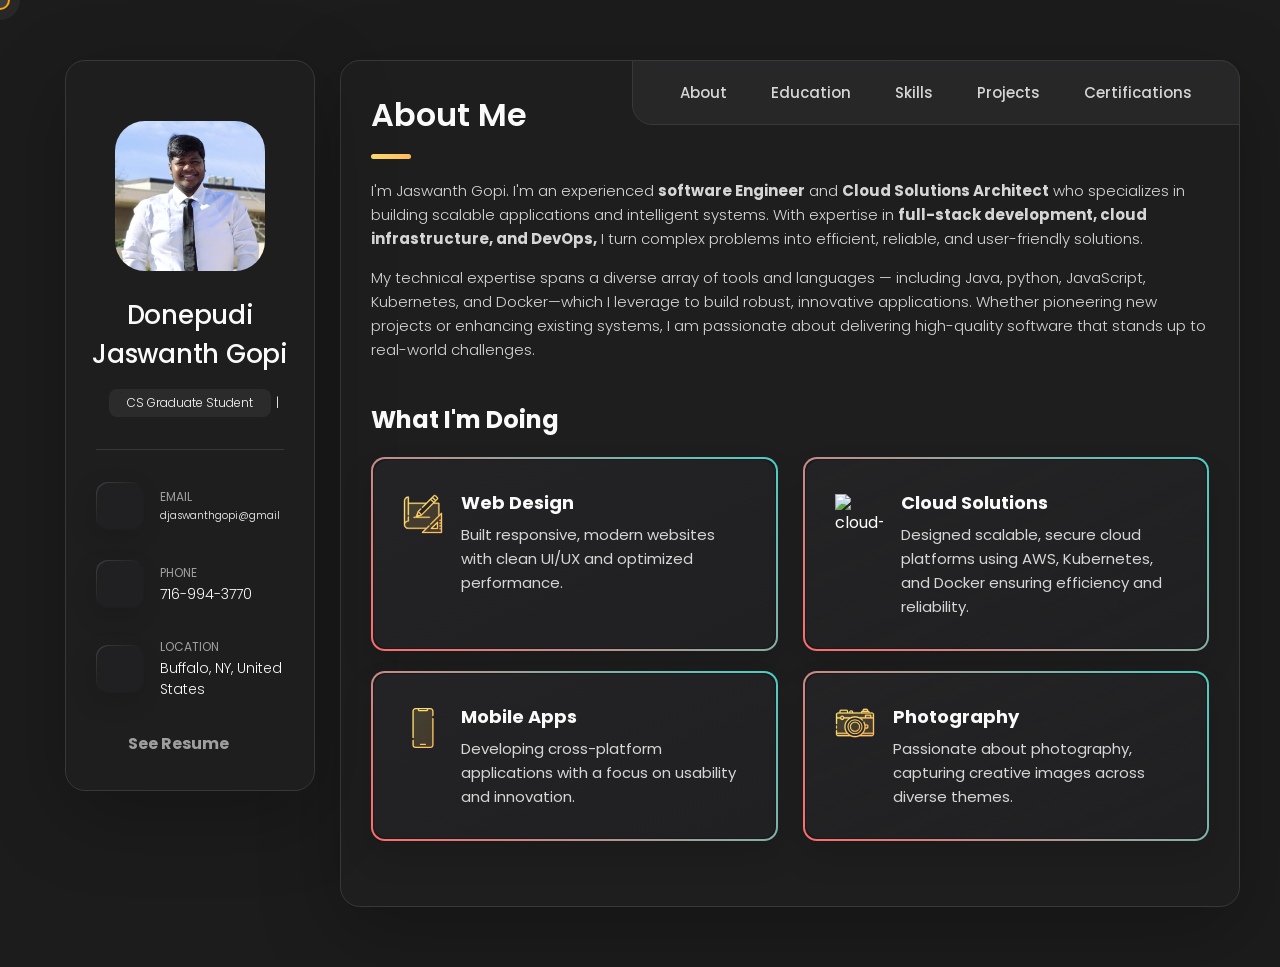
==== commit d596f054: "portfolio" ====
--- a/index.html
+++ b/index.html
@@ -445,7 +445,7 @@
           <div class="certificate-item">
             <a href="https://drive.google.com/file/d/1PTNyiaJyXJEGpiSdbKgJurOH945utPEt/view" target="_blank" class="certificate-link">
               <img src="assets/images/palo-alto-cybersecurity.jpg" alt="palo-alto-cybersecurity" class="certificate-image">
-              <p class="certificate-title">palo-alto-cybersecurity</p>
+              <p class="certificate-title">palo alto cybersecurity </p>
             </a>
           </div>
         </div>
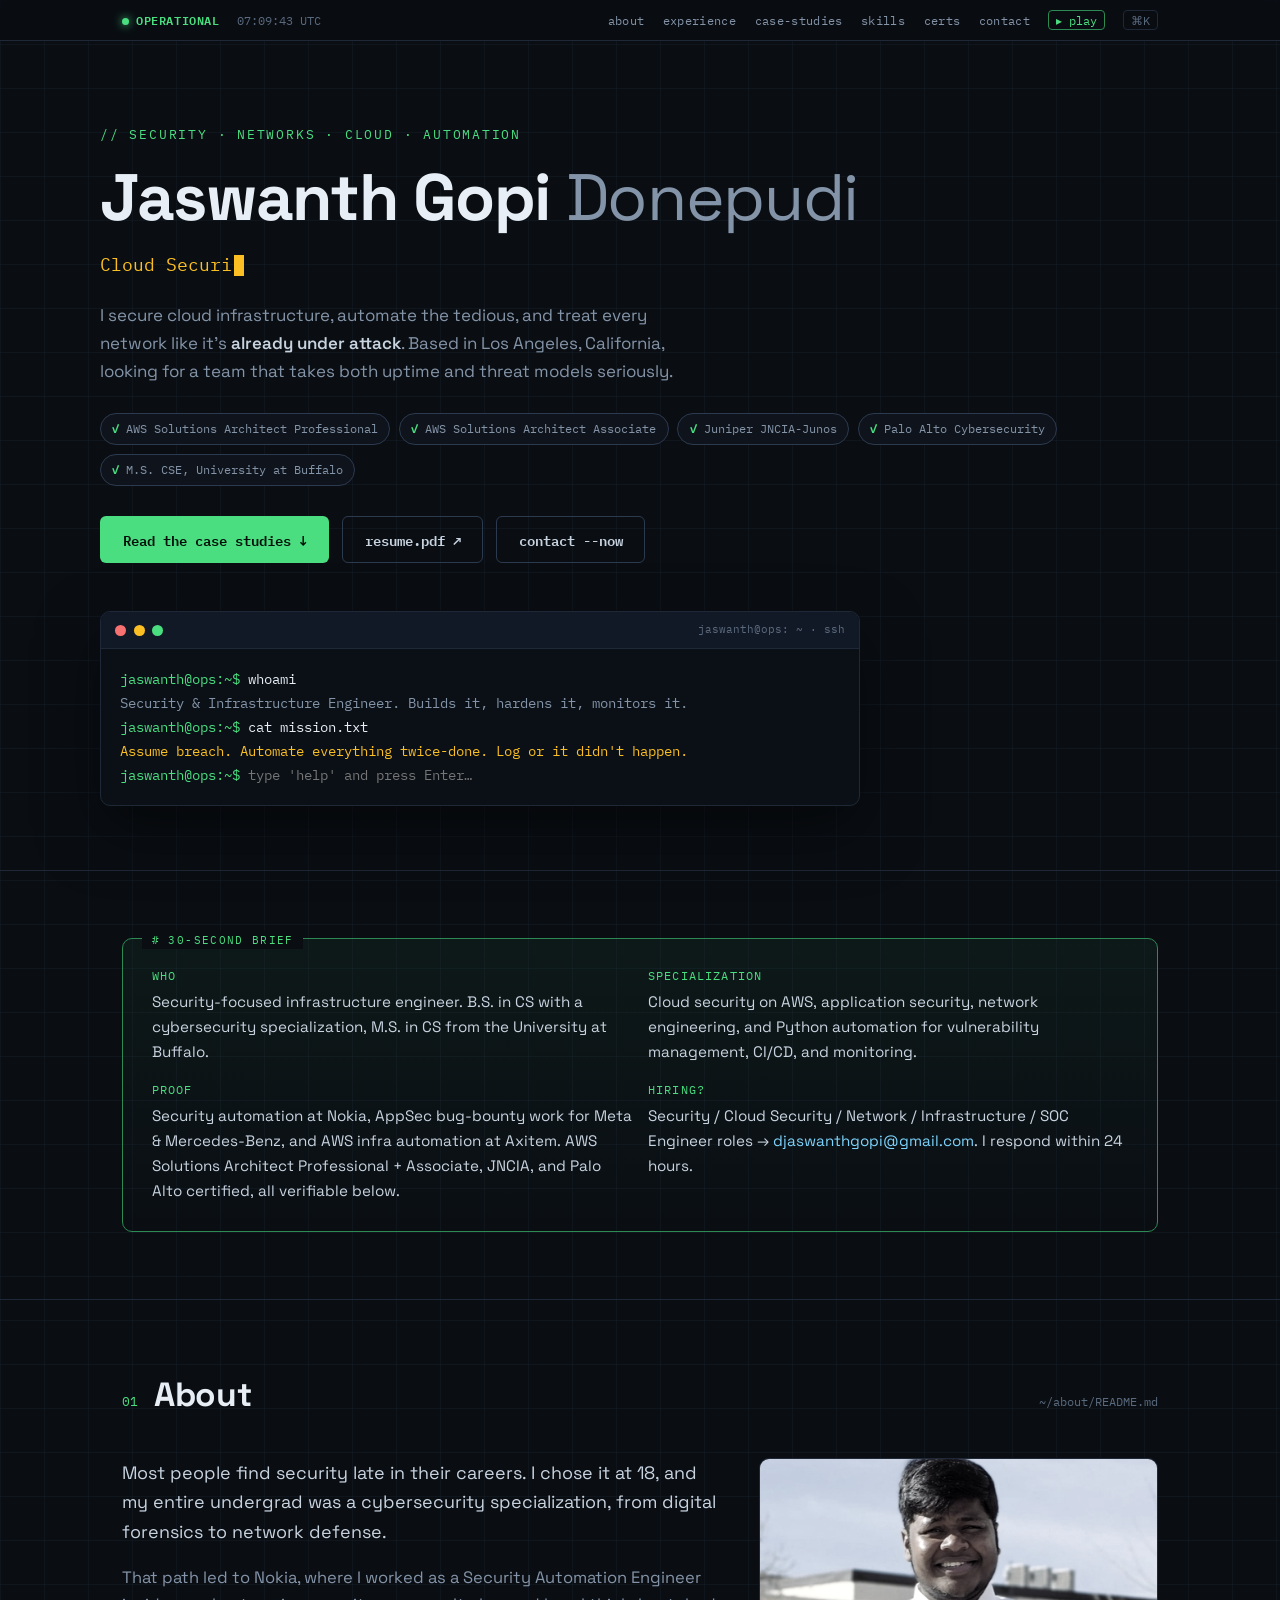
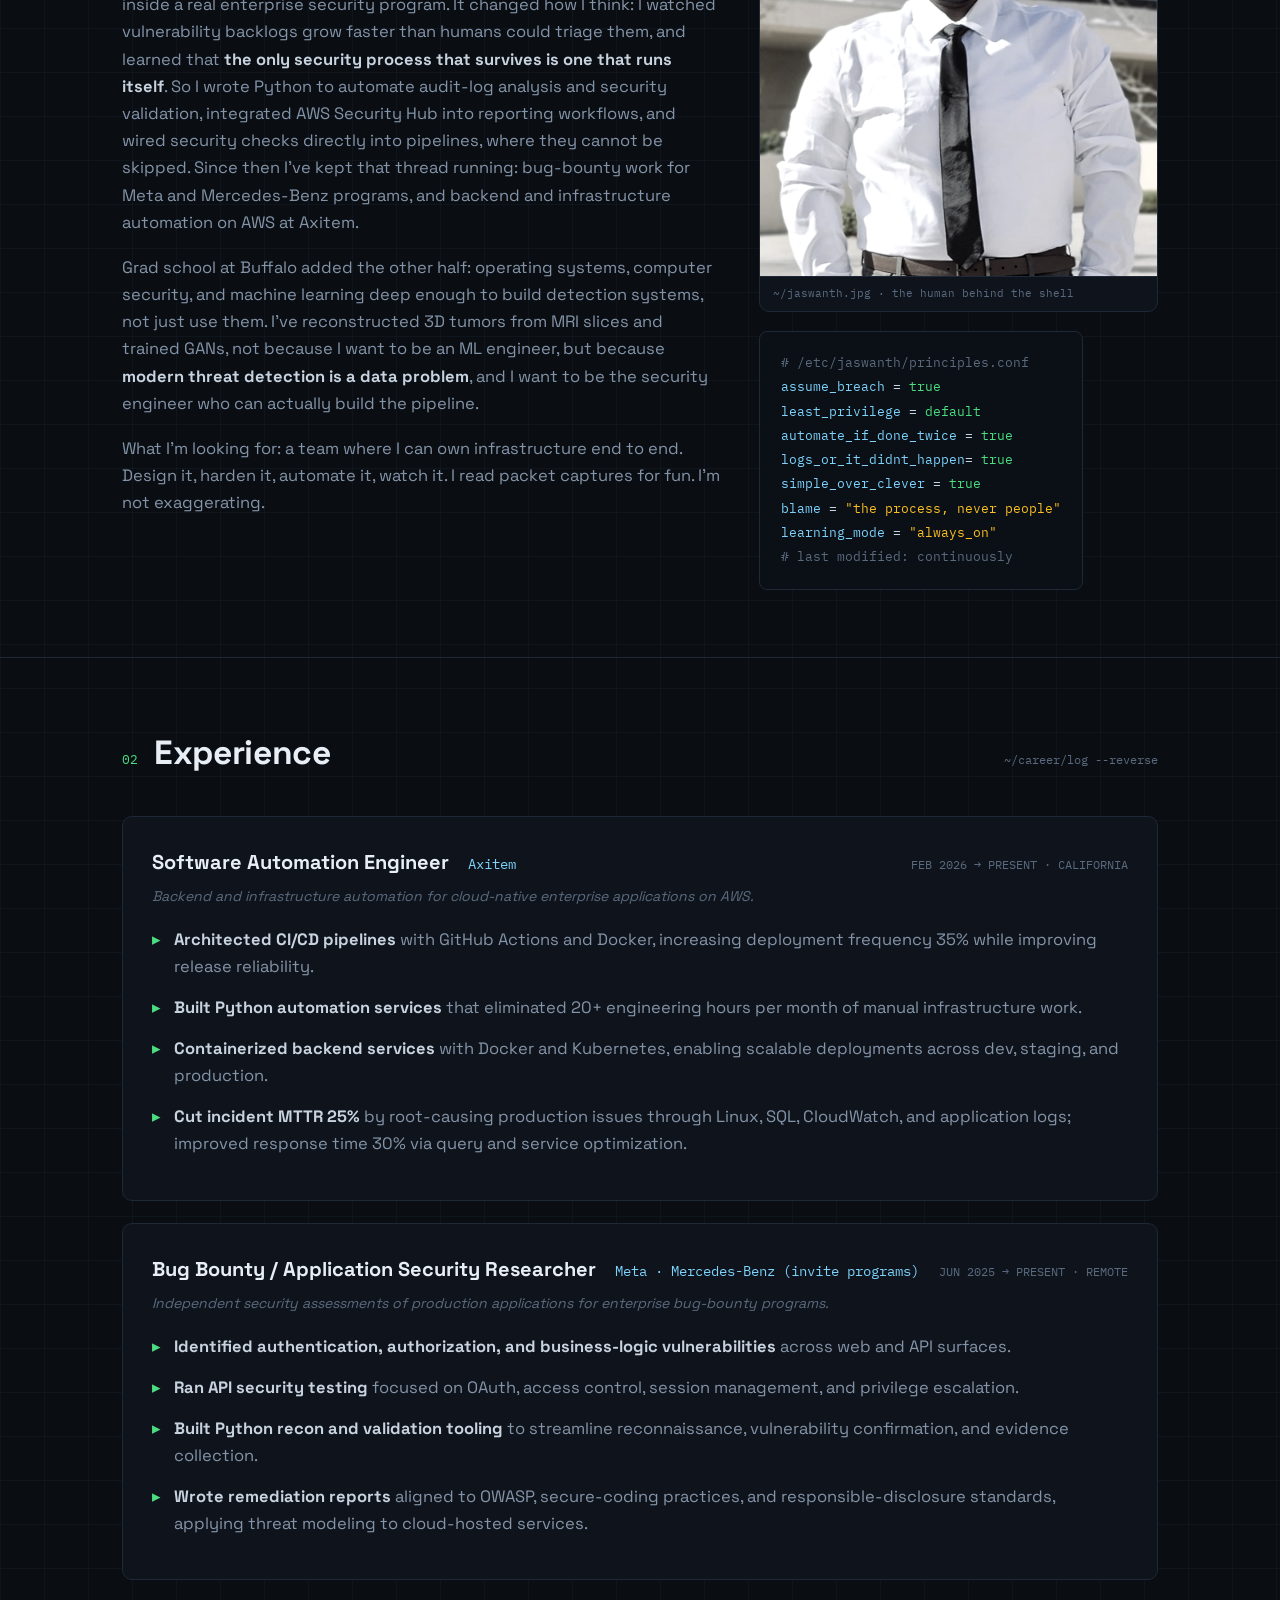
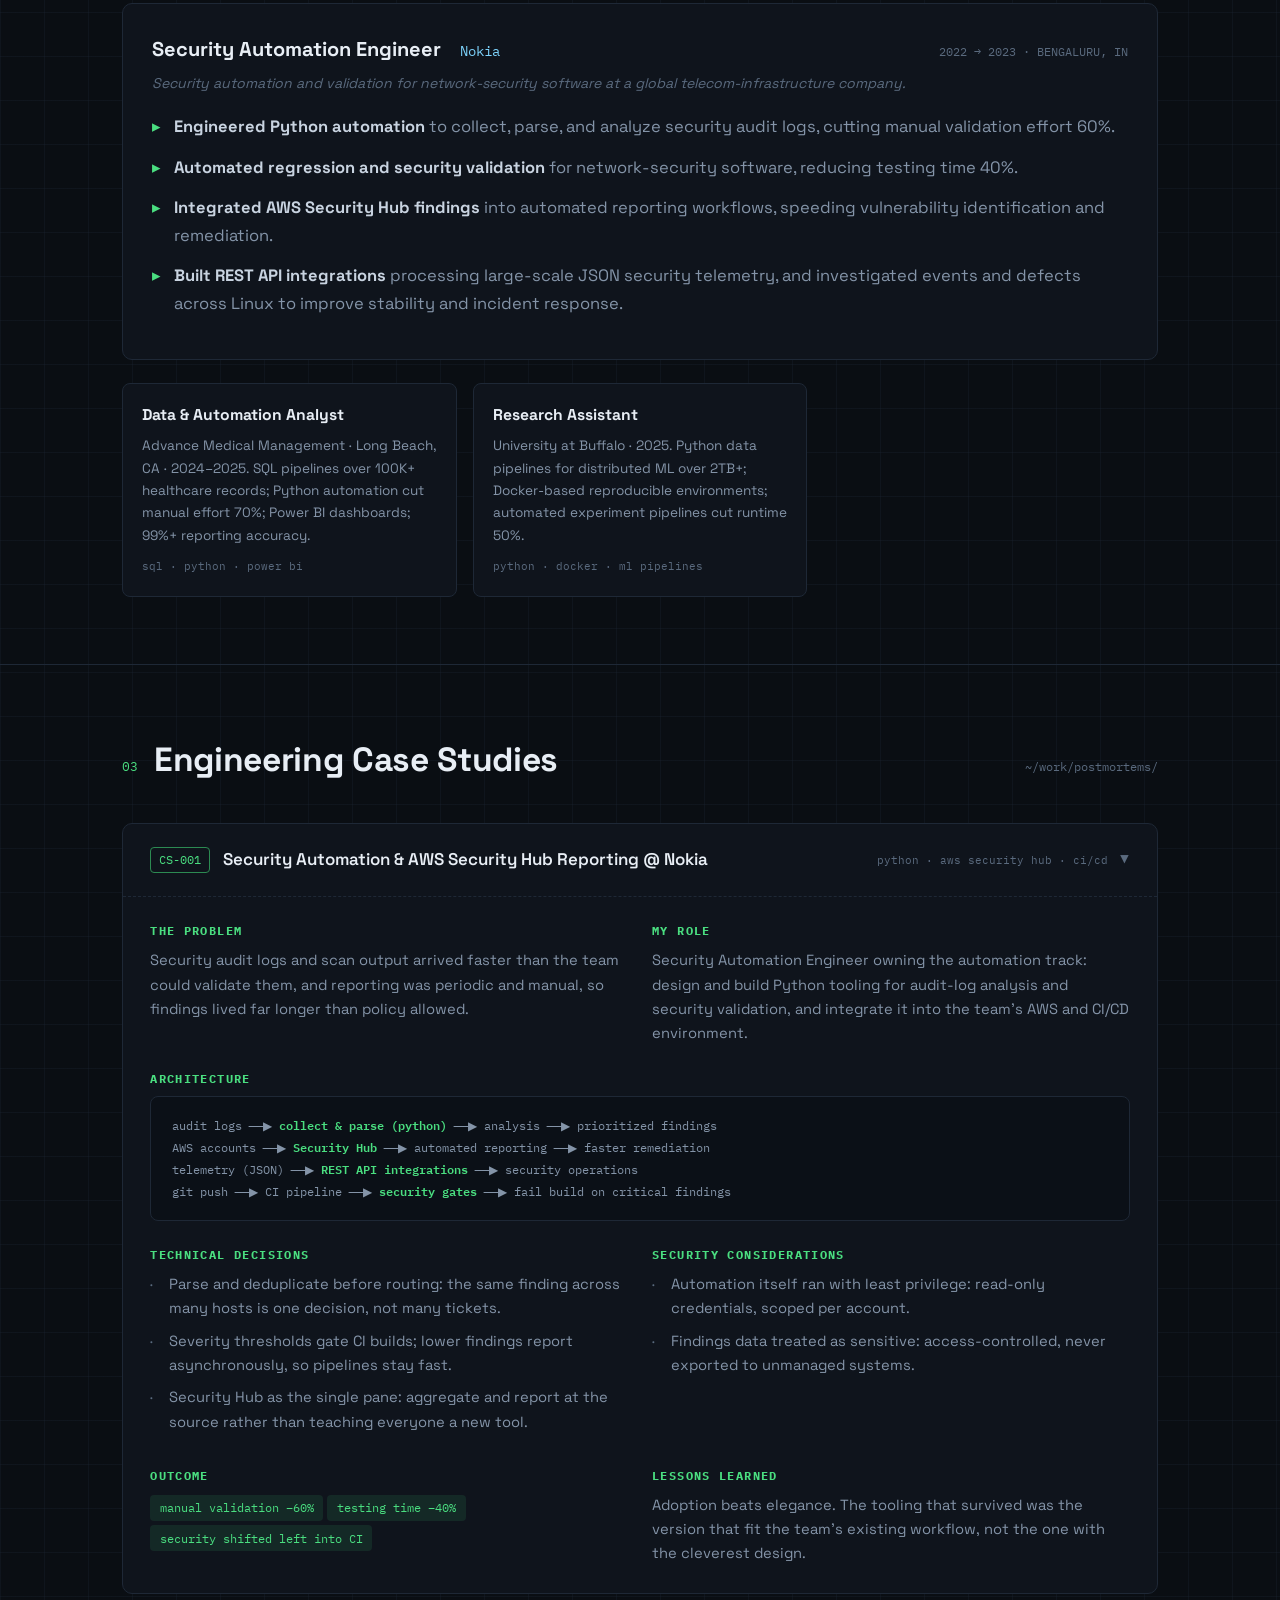
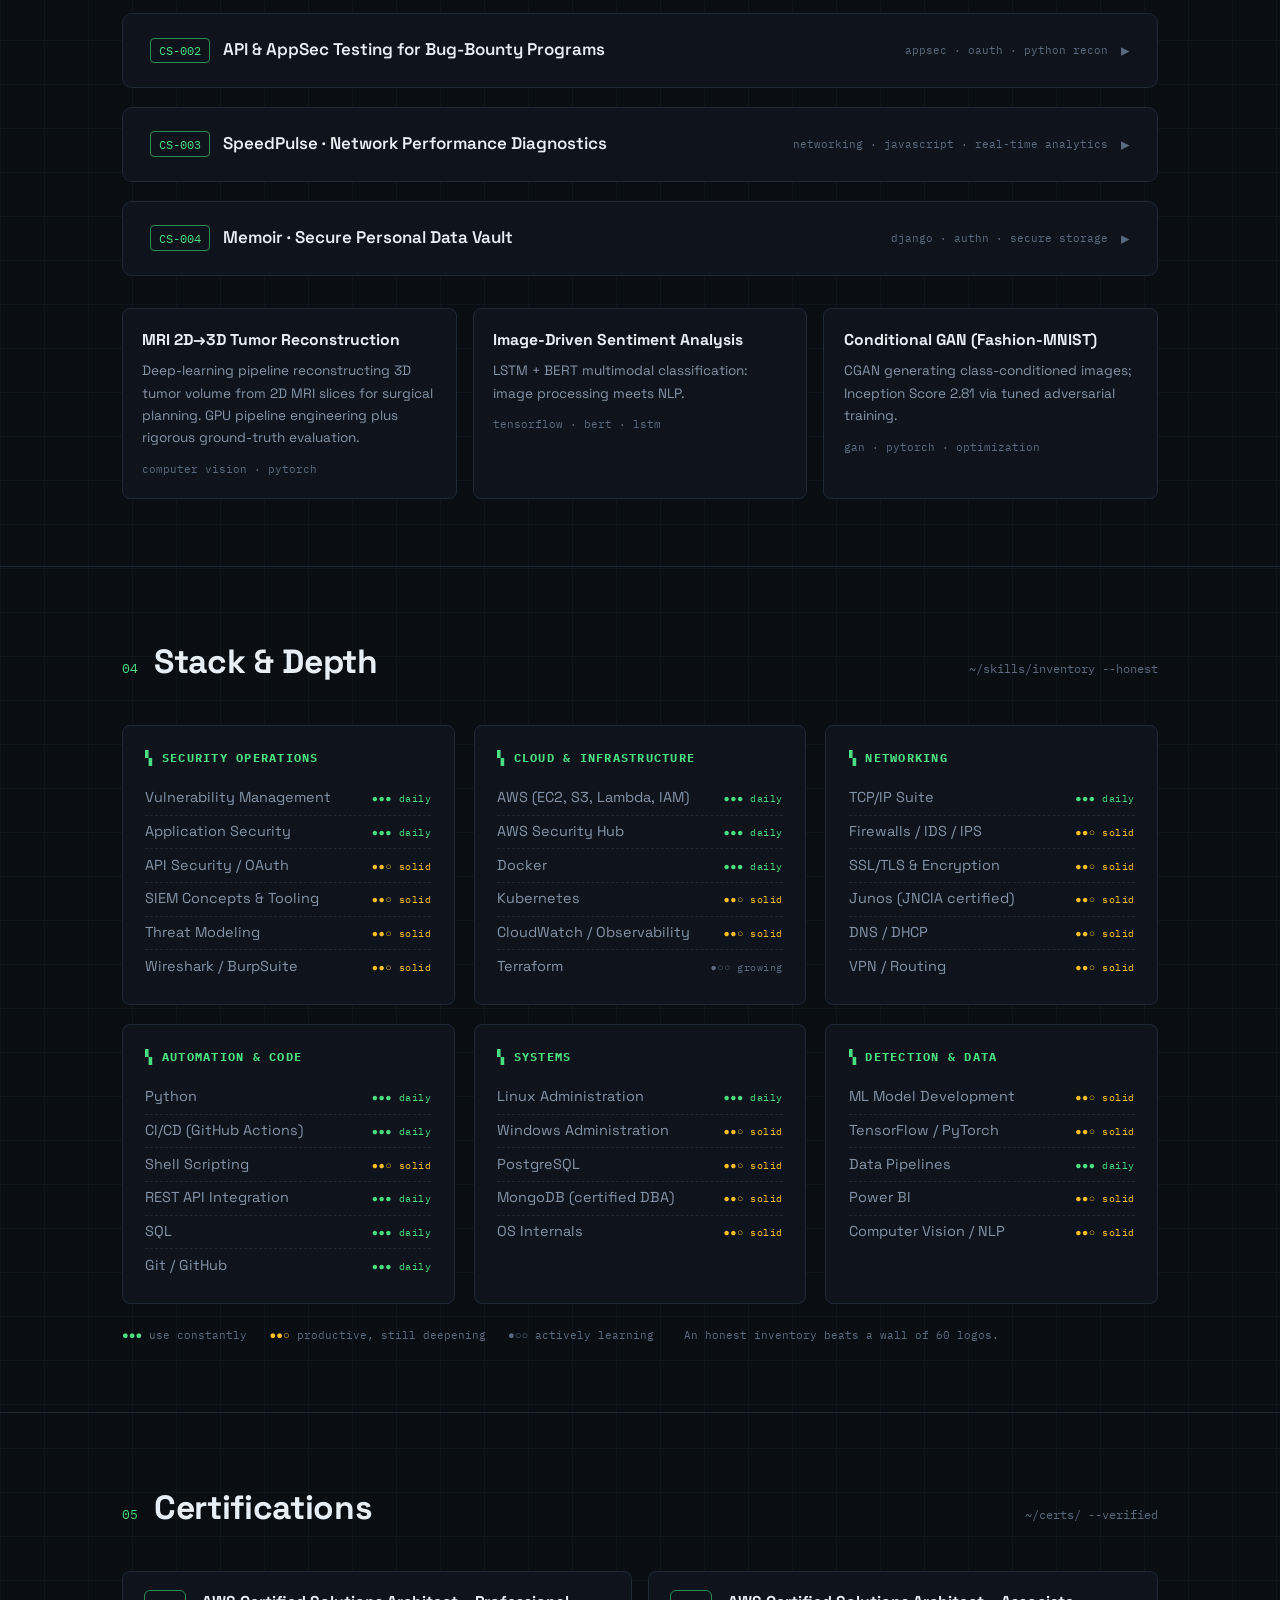
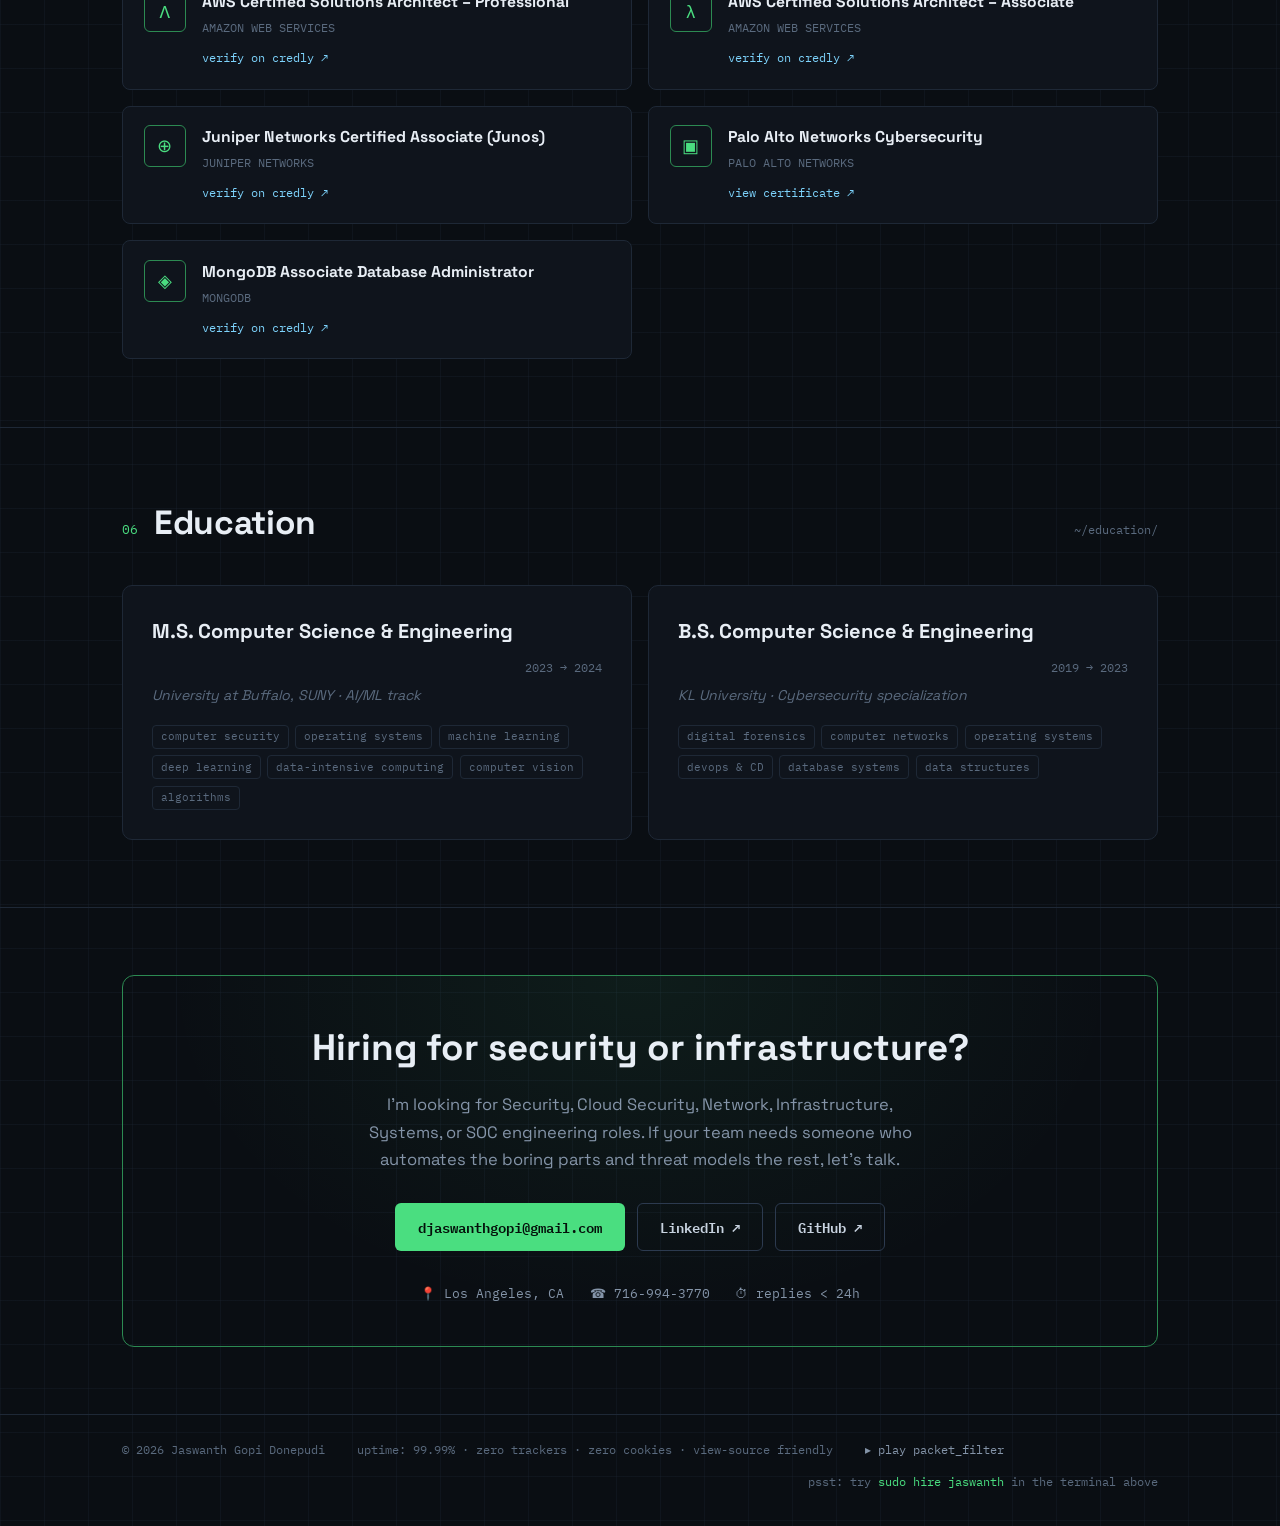
==== commit 59f0d858: "Add files via upload" ====
--- a/index.html
+++ b/index.html
@@ -1,690 +1,874 @@
 <!DOCTYPE html>
 <html lang="en">
-
 <head>
-  <meta charset="UTF-8">
-  <meta http-equiv="X-UA-Compatible" content="IE=edge">
-  <meta name="viewport" content="width=device-width, initial-scale=1.0">
-  
-  <title>Jaswanth Gopi Donepudi - Personal Portfolio</title>
-  
-  <!--
-    - favicon
-  -->
-  <link rel="shortcut icon" href="./assets/images/logo.ico" type="image/x-icon">
-
-  <!--
-    - custom css link
-  -->
-  <link rel="stylesheet" href="./assets/css/style.css">
-
-  <!--
-    - google font link
-  -->
-  <link rel="preconnect" href="https://fonts.googleapis.com">
-  <link rel="preconnect" href="https://fonts.gstatic.com" crossorigin>
-  <link href="https://fonts.googleapis.com/css2?family=Poppins:wght@300;400;500;600&display=swap" rel="stylesheet">
+<meta charset="UTF-8">
+<meta name="viewport" content="width=device-width, initial-scale=1.0">
+<title>Jaswanth Gopi Donepudi | Security &amp; Infrastructure Engineer</title>
+<meta name="description" content="Security and Infrastructure Engineer in Los Angeles, California. Cloud security (AWS), network engineering, application security, and Python automation. AWS Solutions Architect Professional & Associate, Juniper JNCIA, Palo Alto certified.">
+<meta name="keywords" content="Security Engineer, Cloud Security Engineer, Network Engineer, Infrastructure Engineer, SOC Engineer, Application Security, AWS, Python, Linux, IAM, Vulnerability Management, SIEM, Los Angeles CA">
+<meta name="author" content="Jaswanth Gopi Donepudi">
+<link rel="canonical" href="https://jaswanthgopi.vercel.app/">
+<meta property="og:type" content="website">
+<meta property="og:title" content="Jaswanth Gopi Donepudi | Security & Infrastructure Engineer">
+<meta property="og:description" content="I secure cloud infrastructure, automate the tedious, and treat every network like it's already under attack.">
+<meta property="og:url" content="https://jaswanthgopi.vercel.app/">
+<meta name="twitter:card" content="summary">
+<link rel="icon" href="data:image/svg+xml,<svg xmlns='http://www.w3.org/2000/svg' viewBox='0 0 100 100'><text y='80' font-size='80'>&#9626;</text></svg>">
+<link rel="preconnect" href="https://fonts.googleapis.com">
+<link rel="preconnect" href="https://fonts.gstatic.com" crossorigin>
+<link href="https://fonts.googleapis.com/css2?family=IBM+Plex+Mono:ital,wght@0,400;0,500;0,600;1,400&family=Space+Grotesk:wght@400;500;600;700&display=swap" rel="stylesheet">
+<script type="application/ld+json">
+{
+  "@context": "https://schema.org",
+  "@type": "Person",
+  "name": "Jaswanth Gopi Donepudi",
+  "jobTitle": "Security & Infrastructure Engineer",
+  "email": "mailto:djaswanthgopi@gmail.com",
+  "telephone": "716-994-3770",
+  "address": {"@type": "PostalAddress", "addressLocality": "Los Angeles", "addressRegion": "CA", "addressCountry": "US"},
+  "alumniOf": [
+    {"@type": "CollegeOrUniversity", "name": "University at Buffalo, SUNY"},
+    {"@type": "CollegeOrUniversity", "name": "KL University"}
+  ],
+  "sameAs": ["https://www.linkedin.com/in/jaswanthgopi/", "https://github.com/jdonepud"],
+  "knowsAbout": ["Cloud Security", "Network Engineering", "AWS", "Python", "Linux", "IAM", "Vulnerability Management", "SIEM", "Infrastructure Automation", "Application Security", "CI/CD", "Docker", "Kubernetes"]
+}
+</script>
+<style>
+:root{
+  --bg:#0a0e13;--bg-raise:#0f141c;--panel:#121926;--line:#1e2836;--line-bright:#2c3a4f;
+  --text:#c8d3e0;--text-dim:#8494a8;--text-faint:#5a6a7e;
+  --green:#4ade80;--green-dim:#2c8a52;--amber:#fbbf24;--blue:#7dd3fc;--red:#f87171;
+  --mono:'IBM Plex Mono',ui-monospace,SFMono-Regular,Menlo,monospace;
+  --sans:'Space Grotesk',system-ui,-apple-system,sans-serif;--maxw:1080px;--radius:6px;
+}
+*{margin:0;padding:0;box-sizing:border-box}
+html{scroll-behavior:smooth;scroll-padding-top:70px}
+@media(prefers-reduced-motion:reduce){html{scroll-behavior:auto}*,*::before,*::after{animation-duration:.01ms!important;animation-iteration-count:1!important;transition-duration:.01ms!important}}
+body{background:var(--bg);color:var(--text);font-family:var(--sans);font-size:16.5px;line-height:1.65;-webkit-font-smoothing:antialiased;
+  background-image:linear-gradient(rgba(30,40,54,.28) 1px,transparent 1px),linear-gradient(90deg,rgba(30,40,54,.28) 1px,transparent 1px);background-size:44px 44px;}
+::selection{background:var(--green);color:#04100a}
+a{color:var(--blue);text-decoration:none}
+a:hover{text-decoration:underline}
+.mono{font-family:var(--mono)}
+.skip-link{position:absolute;left:-9999px;top:0;background:var(--green);color:#04100a;padding:.6rem 1rem;font-family:var(--mono);z-index:200;font-weight:600}
+.skip-link:focus{left:0}
+:focus-visible{outline:2px solid var(--green);outline-offset:2px;border-radius:2px}
+.wrap{max-width:var(--maxw);margin:0 auto;padding:0 22px}
+
+.statusbar{position:sticky;top:0;z-index:100;background:rgba(10,14,19,.92);backdrop-filter:blur(10px);border-bottom:1px solid var(--line);font-family:var(--mono);font-size:.72rem;}
+.statusbar .wrap{display:flex;align-items:center;gap:1.1rem;height:40px}
+.dot{width:7px;height:7px;border-radius:50%;background:var(--green);display:inline-block;margin-right:.45rem;box-shadow:0 0 8px var(--green);animation:pulse 2.4s infinite}
+@keyframes pulse{50%{opacity:.35}}
+.statusbar .sys{color:var(--green);font-weight:600;letter-spacing:.05em}
+.statusbar .meta{color:var(--text-faint);display:none}
+.statusbar .spacer{flex:1}
+.statusbar nav{display:flex;gap:1.15rem}
+.statusbar nav a{color:var(--text-dim);letter-spacing:.03em}
+.statusbar nav a:hover,.statusbar nav a.active{color:var(--green);text-decoration:none}
+.palette-hint{color:var(--text-faint);border:1px solid var(--line);padding:.1rem .45rem;border-radius:4px;cursor:pointer;background:none;font-family:var(--mono);font-size:.72rem}
+.palette-hint:hover{color:var(--green);border-color:var(--green-dim)}
+@media(min-width:860px){.statusbar .meta{display:inline}}
+@media(max-width:700px){.statusbar nav{display:none}}
+
+.hero{padding:5.2rem 0 4rem;position:relative}
+.hero .kicker{font-family:var(--mono);color:var(--green);font-size:.8rem;letter-spacing:.14em;text-transform:uppercase;margin-bottom:1.1rem}
+.hero h1{font-size:clamp(2.4rem,6vw,4.1rem);line-height:1.04;font-weight:700;letter-spacing:-.02em;color:#e8eef5}
+.hero h1 .thin{color:var(--text-dim);font-weight:400}
+.hero .roles{font-family:var(--mono);font-size:clamp(.95rem,2.2vw,1.15rem);color:var(--amber);margin:1.15rem 0 1.4rem;min-height:1.6em}
+.hero .roles .cursor{display:inline-block;width:.55em;height:1.15em;background:var(--amber);vertical-align:text-bottom;animation:blink 1s step-end infinite;margin-left:2px}
+@keyframes blink{50%{opacity:0}}
+.hero p.lede{max-width:600px;color:var(--text-dim);font-size:1.06rem}
+.hero p.lede strong{color:var(--text);font-weight:600}
+.chips{display:flex;flex-wrap:wrap;gap:.55rem;margin:1.7rem 0}
+.chip{font-family:var(--mono);font-size:.74rem;border:1px solid var(--line-bright);color:var(--text-dim);padding:.32rem .7rem;border-radius:99px;background:var(--bg-raise)}
+.chip b{color:var(--green);font-weight:600}
+.cta-row{display:flex;flex-wrap:wrap;gap:.8rem;margin-top:1.9rem}
+.btn{font-family:var(--mono);font-size:.85rem;font-weight:600;padding:.72rem 1.35rem;border-radius:var(--radius);border:1px solid transparent;cursor:pointer;display:inline-flex;align-items:center;gap:.5rem;transition:transform .15s,box-shadow .15s}
+.btn:hover{text-decoration:none;transform:translateY(-1px)}
+.btn-primary{background:var(--green);color:#04100a}
+.btn-primary:hover{box-shadow:0 4px 24px rgba(74,222,128,.35)}
+.btn-ghost{border-color:var(--line-bright);color:var(--text)}
+.btn-ghost:hover{border-color:var(--green-dim);color:var(--green)}
+
+.term{margin-top:3rem;background:#0b1017;border:1px solid var(--line);border-radius:10px;box-shadow:0 24px 60px rgba(0,0,0,.5);overflow:hidden;max-width:760px;}
+.term-bar{display:flex;align-items:center;gap:.45rem;background:var(--panel);padding:.55rem .9rem;border-bottom:1px solid var(--line)}
+.term-bar i{width:11px;height:11px;border-radius:50%;display:inline-block}
+.term-bar i:nth-child(1){background:#f87171}.term-bar i:nth-child(2){background:#fbbf24}.term-bar i:nth-child(3){background:#4ade80}
+.term-bar span{margin-left:auto;font-family:var(--mono);font-size:.68rem;color:var(--text-faint)}
+.term-body{padding:1.1rem 1.2rem;font-family:var(--mono);font-size:.86rem;line-height:1.75;min-height:150px}
+.term-body .prompt{color:var(--green)}
+.term-body .cmd{color:#e8eef5}
+.term-body .out{color:var(--text-dim)}
+.term-body .hl{color:var(--amber)}
+.term-body input{background:none;border:none;color:#e8eef5;font-family:var(--mono);font-size:.86rem;width:70%;caret-color:var(--green);}
+.term-body input:focus{outline:none}
+
+section{padding:4.2rem 0;border-top:1px solid var(--line)}
+.sec-head{display:flex;align-items:baseline;gap:1rem;margin-bottom:2.2rem;flex-wrap:wrap}
+.sec-head .idx{font-family:var(--mono);color:var(--green);font-size:.8rem}
+.sec-head h2{font-size:clamp(1.5rem,3.4vw,2.1rem);font-weight:700;letter-spacing:-.01em;color:#e8eef5}
+.sec-head .path{font-family:var(--mono);font-size:.74rem;color:var(--text-faint);margin-left:auto}
+.reveal{opacity:0;transform:translateY(18px);transition:opacity .6s ease,transform .6s ease}
+.reveal.in{opacity:1;transform:none}
+@media(prefers-reduced-motion:reduce){.reveal{opacity:1;transform:none}}
+
+.tldr{background:linear-gradient(180deg,rgba(74,222,128,.05),transparent);border:1px solid var(--green-dim);border-radius:10px;padding:1.7rem 1.8rem;position:relative}
+.tldr::before{content:"# 30-SECOND BRIEF";position:absolute;top:-.7em;left:1.2rem;background:var(--bg);padding:0 .6rem;font-family:var(--mono);font-size:.7rem;color:var(--green);letter-spacing:.12em}
+.tldr dl{display:grid;grid-template-columns:1fr;gap:1rem}
+@media(min-width:760px){.tldr dl{grid-template-columns:1fr 1fr}}
+.tldr dt{font-family:var(--mono);font-size:.72rem;color:var(--green);letter-spacing:.1em;text-transform:uppercase;margin-bottom:.25rem}
+.tldr dd{color:var(--text);font-size:.95rem}
+
+.about-grid{display:grid;grid-template-columns:1fr;gap:2.4rem}
+@media(min-width:880px){.about-grid{grid-template-columns:1.5fr 1fr}}
+.about-grid .story p{margin-bottom:1.1rem;color:var(--text-dim)}
+.about-grid .story p strong{color:var(--text)}
+.about-grid .story p:first-child{color:var(--text);font-size:1.12rem}
+.aside-col{display:flex;flex-direction:column;gap:1.2rem;align-self:start}
+.id-photo{margin:0;border:1px solid var(--line);border-radius:10px;overflow:hidden;background:var(--bg-raise)}
+.id-photo img{display:block;width:100%;aspect-ratio:1/1.05;object-fit:cover;filter:grayscale(65%) contrast(1.05);transition:filter .4s ease}
+.id-photo:hover img,.id-photo:focus-within img{filter:none}
+.id-photo figcaption{font-family:var(--mono);font-size:.68rem;color:var(--text-faint);padding:.5rem .8rem;border-top:1px solid var(--line)}
+.conf{background:#0b1017;border:1px solid var(--line);border-radius:8px;padding:1.2rem 1.3rem;font-family:var(--mono);font-size:.8rem;line-height:1.9;align-self:start}
+.conf .c{color:var(--text-faint)}
+.conf .k{color:var(--blue)}
+.conf .v{color:var(--green)}
+.conf .vt{color:var(--amber)}
+
+.xp{border:1px solid var(--line);border-radius:10px;background:var(--bg-raise);padding:1.8rem;margin-bottom:1.4rem}
+.xp-top{display:flex;flex-wrap:wrap;gap:.6rem 1.2rem;align-items:baseline;margin-bottom:.4rem}
+.xp-top h3{font-size:1.25rem;color:#e8eef5}
+.xp-top .org{font-family:var(--mono);color:var(--blue);font-size:.85rem}
+.xp-top .dates{font-family:var(--mono);color:var(--text-faint);font-size:.75rem;margin-left:auto}
+.xp .ctx{color:var(--text-faint);font-size:.88rem;margin-bottom:1.1rem;font-style:italic}
+.xp ul{list-style:none}
+.xp li{padding-left:1.4rem;position:relative;margin-bottom:.85rem;color:var(--text-dim)}
+.xp li::before{content:"\25B8";position:absolute;left:0;color:var(--green);font-family:var(--mono)}
+.xp li strong{color:var(--text)}
+
+.cs{border:1px solid var(--line);border-radius:10px;background:var(--bg-raise);margin-bottom:1.2rem;overflow:hidden}
+.cs summary{list-style:none;cursor:pointer;padding:1.4rem 1.7rem;display:flex;flex-wrap:wrap;align-items:center;gap:.8rem;transition:background .2s}
+.cs summary::-webkit-details-marker{display:none}
+.cs summary:hover{background:rgba(74,222,128,.04)}
+.cs .cs-id{font-family:var(--mono);font-size:.72rem;color:var(--green);border:1px solid var(--green-dim);padding:.15rem .5rem;border-radius:4px}
+.cs .cs-title{font-weight:600;font-size:1.06rem;color:#e8eef5;flex:1 1 300px}
+.cs .cs-tags{font-family:var(--mono);font-size:.7rem;color:var(--text-faint)}
+.cs .cs-arrow{font-family:var(--mono);color:var(--text-faint);transition:transform .25s}
+.cs[open] .cs-arrow{transform:rotate(90deg)}
+.cs-body{padding:0 1.7rem 1.7rem;border-top:1px dashed var(--line)}
+.cs-grid{display:grid;grid-template-columns:1fr;gap:1.5rem;padding-top:1.5rem}
+@media(min-width:820px){.cs-grid{grid-template-columns:1fr 1fr}}
+.cs-block h4{font-family:var(--mono);font-size:.72rem;color:var(--green);letter-spacing:.12em;text-transform:uppercase;margin-bottom:.5rem}
+.cs-block p,.cs-block li{color:var(--text-dim);font-size:.92rem}
+.cs-block ul{list-style:none}
+.cs-block li{padding-left:1.2rem;position:relative;margin-bottom:.5rem}
+.cs-block li::before{content:"\00B7";position:absolute;left:0;color:var(--text-faint)}
+.cs-block.full{grid-column:1/-1}
+.cs-arch{background:#0b1017;border:1px solid var(--line);border-radius:8px;padding:1.1rem 1.3rem;font-family:var(--mono);font-size:.76rem;line-height:1.8;color:var(--text-dim);overflow-x:auto;white-space:pre}
+.cs-arch b{color:var(--green);font-weight:600}
+.cs-links{margin-top:1.3rem;display:flex;gap:1rem;font-family:var(--mono);font-size:.8rem}
+.outcome-chip{display:inline-block;font-family:var(--mono);font-size:.72rem;background:rgba(74,222,128,.1);color:var(--green);padding:.2rem .6rem;border-radius:4px;margin:.15rem .25rem .15rem 0}
+
+.mini-grid{display:grid;grid-template-columns:1fr;gap:1rem;margin-top:2rem}
+@media(min-width:760px){.mini-grid{grid-template-columns:repeat(3,1fr)}}
+.mini{border:1px solid var(--line);border-radius:8px;padding:1.2rem;background:var(--bg-raise)}
+.mini h4{font-size:.98rem;color:#e8eef5;margin-bottom:.4rem}
+.mini p{font-size:.85rem;color:var(--text-dim)}
+.mini .tags{font-family:var(--mono);font-size:.68rem;color:var(--text-faint);margin-top:.7rem}
+
+.skill-cols{display:grid;grid-template-columns:1fr;gap:1.2rem}
+@media(min-width:760px){.skill-cols{grid-template-columns:1fr 1fr}}
+@media(min-width:1000px){.skill-cols{grid-template-columns:repeat(3,1fr)}}
+.skill-card{border:1px solid var(--line);border-radius:8px;padding:1.3rem 1.4rem;background:var(--bg-raise)}
+.skill-card h3{font-family:var(--mono);font-size:.78rem;color:var(--green);letter-spacing:.1em;text-transform:uppercase;margin-bottom:.9rem;display:flex;align-items:center;gap:.5rem}
+.skill-card ul{list-style:none}
+.skill-card li{display:flex;justify-content:space-between;align-items:baseline;font-size:.9rem;color:var(--text-dim);padding:.28rem 0;border-bottom:1px dashed var(--line)}
+.skill-card li:last-child{border-bottom:none}
+.lvl{font-family:var(--mono);font-size:.65rem;letter-spacing:.05em}
+.lvl-3{color:var(--green)}.lvl-2{color:var(--amber)}.lvl-1{color:var(--text-faint)}
+.legend{font-family:var(--mono);font-size:.7rem;color:var(--text-faint);margin-top:1.4rem}
+.legend span{margin-right:1.4rem}
+
+.cert-grid{display:grid;grid-template-columns:1fr;gap:1rem}
+@media(min-width:760px){.cert-grid{grid-template-columns:1fr 1fr}}
+.cert{border:1px solid var(--line);border-radius:8px;padding:1.15rem 1.3rem;background:var(--bg-raise);display:flex;gap:1rem;align-items:flex-start}
+.cert .badge{font-family:var(--mono);font-size:1.1rem;color:var(--green);border:1px solid var(--green-dim);border-radius:6px;width:42px;height:42px;display:flex;align-items:center;justify-content:center;flex-shrink:0}
+.cert h4{font-size:.98rem;color:#e8eef5}
+.cert .issuer{font-family:var(--mono);font-size:.72rem;color:var(--text-faint);margin:.15rem 0 .35rem}
+.cert a{font-family:var(--mono);font-size:.75rem}
+.cert.pending{border-style:dashed;opacity:.85}
+.cert.pending .badge{color:var(--amber);border-color:var(--amber)}
+
+.edu{display:grid;grid-template-columns:1fr;gap:1rem}
+@media(min-width:760px){.edu{grid-template-columns:1fr 1fr}}
+.edu .xp{margin-bottom:0}
+.edu .course-tags{margin-top:.8rem;display:flex;flex-wrap:wrap;gap:.4rem}
+.edu .course-tags span{font-family:var(--mono);font-size:.66rem;border:1px solid var(--line);padding:.15rem .5rem;border-radius:4px;color:var(--text-faint)}
+
+.contact-box{border:1px solid var(--green-dim);border-radius:12px;padding:2.6rem 2rem;text-align:center;background:radial-gradient(ellipse at top,rgba(74,222,128,.07),transparent 65%)}
+.contact-box h2{font-size:clamp(1.6rem,4vw,2.3rem);color:#e8eef5;margin-bottom:.8rem}
+.contact-box p{color:var(--text-dim);max-width:560px;margin:0 auto 1.8rem}
+.contact-meta{display:flex;justify-content:center;flex-wrap:wrap;gap:1.6rem;margin-top:2rem;font-family:var(--mono);font-size:.8rem;color:var(--text-dim)}
+footer{border-top:1px solid var(--line);padding:1.6rem 0 2.2rem;font-family:var(--mono);font-size:.72rem;color:var(--text-faint)}
+footer .wrap{display:flex;flex-wrap:wrap;gap:.8rem 2rem;align-items:center}
+footer a{color:var(--text-dim)}
+
+.palette{position:fixed;inset:0;background:rgba(4,8,12,.7);backdrop-filter:blur(4px);display:none;z-index:300;padding:14vh 20px 0}
+.palette.open{display:block}
+.palette-box{max-width:520px;margin:0 auto;background:var(--panel);border:1px solid var(--line-bright);border-radius:10px;overflow:hidden;box-shadow:0 30px 80px rgba(0,0,0,.6)}
+.palette-box input{width:100%;background:none;border:none;border-bottom:1px solid var(--line);padding:1rem 1.2rem;color:#e8eef5;font-family:var(--mono);font-size:.95rem}
+.palette-box input:focus{outline:none}
+.palette-box ul{list-style:none;max-height:300px;overflow-y:auto}
+.palette-box li a{display:flex;justify-content:space-between;padding:.7rem 1.2rem;color:var(--text-dim);font-family:var(--mono);font-size:.85rem}
+.palette-box li a:hover,.palette-box li a.sel{background:rgba(74,222,128,.08);color:var(--green);text-decoration:none}
+.palette-box li a span{color:var(--text-faint);font-size:.7rem}
+
+.game-modal{position:fixed;inset:0;background:rgba(4,8,12,.85);backdrop-filter:blur(6px);display:none;z-index:400;align-items:center;justify-content:center;padding:16px}
+.game-modal.open{display:flex}
+.game-box{background:var(--panel);border:1px solid var(--line-bright);border-radius:12px;overflow:hidden;box-shadow:0 30px 90px rgba(0,0,0,.7);max-width:480px;width:100%}
+.game-head{display:flex;align-items:center;justify-content:space-between;padding:.7rem 1rem;border-bottom:1px solid var(--line);font-family:var(--mono);font-size:.75rem;color:var(--green)}
+.game-hud{display:flex;justify-content:space-between;padding:.5rem 1rem;font-family:var(--mono);font-size:.78rem;color:var(--text-dim);border-bottom:1px solid var(--line)}
+.game-hud .gl{color:var(--green)}
+#gameCanvas{display:block;width:100%;background:#0b1017;touch-action:none}
+.game-help{padding:.7rem 1rem;font-family:var(--mono);font-size:.68rem;color:var(--text-faint);line-height:1.6}
+.game-help b{color:var(--red);font-weight:600}
+.game-help i{color:var(--green);font-style:normal}
+</style>
 </head>
-
 <body>
-
-  <!--
-    - #MAIN
-  -->
-
-  <main>
-
-    <!--
-      - #SIDEBAR
-    -->
-    <header>
-      <button data-sidebar-btn></button> 
-      <button data-select></button>
-    <!-- Add this button -->
-    </header>
-    
-    <aside class="sidebar" data-sidebar>
-
-      <div class="sidebar-info">
-
-        <figure class="avatar-box">
-          <img src="./assets/images/Jaswanth.jpg" alt="Donepudi Jaswanth Gopi">
+<!--
+  Nice instinct. People who read source get hired.
+  FLAG{view_source_is_a_skill}
+  Claim it: open the terminal on the page and type:  claim FLAG{view_source_is_a_skill}
+  There are 3 flags total. Type 'flags' in the terminal for hints.
+-->
+<a class="skip-link" href="#main">Skip to content</a>
+
+<header class="statusbar">
+  <div class="wrap">
+    <span class="sys"><span class="dot" aria-hidden="true"></span>OPERATIONAL</span>
+    <span class="meta" id="clock" aria-hidden="true"></span>
+    <span class="spacer"></span>
+    <nav aria-label="Primary">
+      <a href="#about">about</a>
+      <a href="#experience">experience</a>
+      <a href="#casestudies">case-studies</a>
+      <a href="#skills">skills</a>
+      <a href="#certs">certs</a>
+      <a href="#contact">contact</a>
+    </nav>
+    <button class="palette-hint" id="playTopBtn" aria-label="Play the Packet Filter game" style="color:var(--green);border-color:var(--green-dim)">&#9656; play</button>
+    <button class="palette-hint" id="paletteBtn" aria-label="Open command palette">&#8984;K</button>
+  </div>
+</header>
+
+<main id="main">
+<div class="hero wrap">
+  <p class="kicker">// security &middot; networks &middot; cloud &middot; automation</p>
+  <h1>Jaswanth Gopi <span class="thin">Donepudi</span></h1>
+  <p class="roles mono" aria-label="Security Engineer, Cloud Security Engineer, Network Engineer, Infrastructure Engineer"><span id="roleText">Security Engineer</span><span class="cursor" aria-hidden="true"></span></p>
+  <p class="lede">I secure cloud infrastructure, automate the tedious, and treat every network like it's <strong>already under attack</strong>. Based in Los Angeles, California, looking for a team that takes both uptime and threat models seriously.</p>
+  <div class="chips" aria-label="Credentials">
+    <span class="chip"><b>&#10003;</b> AWS Solutions Architect Professional</span>
+    <span class="chip"><b>&#10003;</b> AWS Solutions Architect Associate</span>
+    <span class="chip"><b>&#10003;</b> Juniper JNCIA-Junos</span>
+    <span class="chip"><b>&#10003;</b> Palo Alto Cybersecurity</span>
+    <span class="chip"><b>&#10003;</b> M.S. CSE, University at Buffalo</span>
+  </div>
+  <div class="cta-row">
+    <a class="btn btn-primary" href="#casestudies">Read the case studies &darr;</a>
+    <a class="btn btn-ghost" href="https://drive.google.com/file/d/1Vjfv7lhPCOFtXFtNFFHpWnrzAIX2rzdk/view?usp=sharing" target="_blank" rel="noopener">resume.pdf &#8599;</a>
+    <a class="btn btn-ghost" href="mailto:djaswanthgopi@gmail.com">contact --now</a>
+  </div>
+
+  <div class="term" id="terminal">
+    <div class="term-bar"><i></i><i></i><i></i><span>jaswanth@ops: ~ &middot; ssh</span></div>
+    <div class="term-body" id="termBody" aria-live="polite">
+      <div><span class="prompt">jaswanth@ops:~$</span> <span class="cmd">whoami</span></div>
+      <div class="out">Security &amp; Infrastructure Engineer. Builds it, hardens it, monitors it.</div>
+      <div><span class="prompt">jaswanth@ops:~$</span> <span class="cmd">cat mission.txt</span></div>
+      <div class="out"><span class="hl">Assume breach. Automate everything twice-done. Log or it didn't happen.</span></div>
+      <div><span class="prompt">jaswanth@ops:~$</span> <input id="termInput" type="text" aria-label="Terminal input, type help for commands" placeholder="type 'help' and press Enter&hellip;" autocomplete="off" spellcheck="false"></div>
+    </div>
+  </div>
+</div>
+
+<section id="brief" aria-label="Recruiter brief">
+  <div class="wrap reveal">
+    <div class="tldr">
+      <dl>
+        <div><dt>Who</dt><dd>Security-focused infrastructure engineer. B.S. in CS with a cybersecurity specialization, M.S. in CS from the University at Buffalo.</dd></div>
+        <div><dt>Specialization</dt><dd>Cloud security on AWS, application security, network engineering, and Python automation for vulnerability management, CI/CD, and monitoring.</dd></div>
+        <div><dt>Proof</dt><dd>Security automation at Nokia, AppSec bug-bounty work for Meta &amp; Mercedes-Benz, and AWS infra automation at Axitem. AWS Solutions Architect Professional + Associate, JNCIA, and Palo Alto certified, all verifiable below.</dd></div>
+        <div><dt>Hiring?</dt><dd>Security / Cloud Security / Network / Infrastructure / SOC Engineer roles &rarr; <a href="mailto:djaswanthgopi@gmail.com">djaswanthgopi@gmail.com</a>. I respond within 24 hours.</dd></div>
+      </dl>
+    </div>
+  </div>
+</section>
+
+<section id="about">
+  <div class="wrap reveal">
+    <div class="sec-head"><span class="idx">01</span><h2>About</h2><span class="path">~/about/README.md</span></div>
+    <div class="about-grid">
+      <div class="story">
+        <p>Most people find security late in their careers. I chose it at 18, and my entire undergrad was a cybersecurity specialization, from digital forensics to network defense.</p>
+        <p>That path led to Nokia, where I worked as a Security Automation Engineer inside a real enterprise security program. It changed how I think: I watched vulnerability backlogs grow faster than humans could triage them, and learned that <strong>the only security process that survives is one that runs itself</strong>. So I wrote Python to automate audit-log analysis and security validation, integrated AWS Security Hub into reporting workflows, and wired security checks directly into pipelines, where they cannot be skipped. Since then I've kept that thread running: bug-bounty work for Meta and Mercedes-Benz programs, and backend and infrastructure automation on AWS at Axitem.</p>
+        <p>Grad school at Buffalo added the other half: operating systems, computer security, and machine learning deep enough to build detection systems, not just use them. I've reconstructed 3D tumors from MRI slices and trained GANs, not because I want to be an ML engineer, but because <strong>modern threat detection is a data problem</strong>, and I want to be the security engineer who can actually build the pipeline.</p>
+        <p>What I'm looking for: a team where I can own infrastructure end to end. Design it, harden it, automate it, watch it. I read packet captures for fun. I'm not exaggerating.</p>
+      </div>
+      <div class="aside-col">
+        <figure class="id-photo">
+          <img src="assets/images/Jaswanth.jpg" alt="Portrait of Jaswanth Gopi Donepudi" loading="lazy" onerror="this.closest('.id-photo').style.display='none'">
+          <figcaption>~/jaswanth.jpg &middot; the human behind the shell</figcaption>
         </figure>
-
-        <div class="info-content">
-            <h1 class="name" title="Donepudi Jaswanth Gopi">
-            Donepudi<br>
-            Jaswanth Gopi
-            </h1>
-          <p class="title"></p>
-          <button class="info_more-btn" data-sidebar-btn>
-            <span>Show Contacts</span>
-  
-            <ion-icon name="chevron-down"></ion-icon>
-          </button>
+        <div class="conf" role="img" aria-label="Configuration file listing my engineering principles">
+          <div class="c"># /etc/jaswanth/principles.conf</div>
+          <div><span class="k">assume_breach</span>          = <span class="v">true</span></div>
+          <div><span class="k">least_privilege</span>        = <span class="v">default</span></div>
+          <div><span class="k">automate_if_done_twice</span> = <span class="v">true</span></div>
+          <div><span class="k">logs_or_it_didnt_happen</span>= <span class="v">true</span></div>
+          <div><span class="k">simple_over_clever</span>     = <span class="v">true</span></div>
+          <div><span class="k">blame</span>                  = <span class="vt">"the process, never people"</span></div>
+          <div><span class="k">learning_mode</span>          = <span class="vt">"always_on"</span></div>
+          <div class="c"># last modified: continuously</div>
         </div>
-
-  
-
-      </div>
-
-      <div class="sidebar-info_more">
-        <div class="separator"></div>
-        <ul class="contacts-list">
-          <li class="contact-item">
-
-            <a href="mailto:djaswanthgopi@gmail.com">
-              <div class="icon-box">
-              <ion-icon name="mail-outline"></ion-icon>
-              </div>
-            </a>
-
-            <div class="contact-info">
-              <p class="contact-title">Email</p>
-                <a href="mailto:djaswanthgopi@gmail.com" class="contact-link" style="font-size: 0.65em;">djaswanthgopi@gmail</a>
-            </div>
-
-          </li>
-
-          <li class="contact-item">
-
-            <div class="icon-box">
-              <ion-icon name="phone-portrait-outline"></ion-icon>
-            </div>
-
-            <div class="contact-info">
-              <p class="contact-title">Phone</p>
-
-              <a class="contact-link">716-994-3770</a>
-            </div>
-
-          </li>
-          <li class="contact-item">
-
-            <div class="icon-box">
-              <ion-icon name="location-outline"></ion-icon>
-            </div>
-
-            <div class="contact-info">
-              <p class="contact-title">Location</p>
-
-              <address>Buffalo, NY, United States</address>
-            </div>
-
-          </li>
-
-        </ul>
-
-        <div class="separator"></div>
-
-        <ul class="social-list">
-
-          <li class="social-item">
-            <a href="https://drive.google.com/file/d/1Vjfv7lhPCOFtXFtNFFHpWnrzAIX2rzdk/view?usp=sharing" target="_blank" class="social-link">
-              <span class="social-text"><strong>See Resume</strong></span>
-            </a>
-          </li>
-
-          <li class="social-item">
-            <a href="https://www.linkedin.com/in/jaswanthgopi/" class="social-link">
-              <ion-icon name="logo-linkedin"></ion-icon>
-            </a>
-            
-          </li>
-
-          <li class="social-item">
-            <a href="https://github.com/jdonepud" class="social-link">
-              <ion-icon name="logo-github"></ion-icon>
-            </a>
-          </li>
-
-        </ul>
-
-      </div>
-
-    </aside>
-
-    <!--
-      - #main-content
-    -->
-
-    <div class="main-content">
-    <div id="cursor"></div>
-    <div id="cursor2"></div>
-
-      <!--
-        - #NAVBAR
-      -->
-
-      <nav class="navbar">
-
-        <ul class="navbar-list">
-
-          <li class="navbar-item">
-            <button class="navbar-link" data-nav-link data-page="about">About</button>
-          </li>
-          <li class="navbar-item">
-            <button class="navbar-link" data-nav-link data-page="Education">Education</button>
-          </li>
-          <li class="navbar-item">
-            <button class="navbar-link" data-nav-link data-page="skills">Skills</button>
-          </li>
-          <li class="navbar-item">
-            <button class="navbar-link" data-nav-link data-page="projects">Projects</button>
-          </li>
-          <li class="navbar-item">
-            <button class="navbar-link" data-nav-link data-page="Certifications">Certifications</button>
-          </li>        
-
-        </ul>
-
-      </nav>
-
-
-      <!--
-        - #ABOUT {HOME PAGE}
-      -->
-
-        <article class="about  active" data-page="about">
-
-          <header>
-            <h2 class="h2 article-title">About me</h2>
-          </header>
-
-          <section class="about-text">
-            <p>
-              I'm Jaswanth Gopi. I'm an experienced <strong>software Engineer</strong> and <strong>Cloud Solutions Architect</strong> who specializes in building scalable applications and intelligent systems.
-              With expertise in <strong>full-stack development, cloud infrastructure, and DevOps,</strong> I turn complex problems into efficient, reliable, and user-friendly solutions.
-            </p>
-            <p>
-              My technical expertise spans a diverse array of tools and languages — including Java, python, JavaScript, Kubernetes, and Docker—which I leverage to build robust, innovative applications. 
-              Whether pioneering new projects or enhancing existing systems, I am passionate about delivering high-quality software that stands up to real-world challenges.
-            </p>
-          </section>
-          
-
-          <!--
-            - About page service
-          -->
-          <section class="service">
-
-            <h3 class="h3 service-title">What i'm doing</h3>
-
-            <ul class="service-list">
-
-              <li class="service-item">
-
-                <div class="service-icon-box">
-                  <img src="./assets/images/icon-design.svg" alt="design icon" width="40">
-                </div>
-
-                <div class="service-content-box">
-                  <h4 class="h4 service-item-title">Web design</h4>
-
-                  <p class="service-item-text">
-                    Built responsive, modern websites with clean UI/UX and optimized performance.
-                  </p>
-                </div>
-
-              </li>
-
-              <li class="service-item">
-
-                <div class="service-icon-box">
-                  <!-- <img src="https://img.icons8.com/ios-filled/100/FAB005/cloud-computing.png" alt="cloud-computing" width="40" height="40"> -->
-                  <img width="48" height="48" src="https://img.icons8.com/parakeet-line/48/FAB005/cloud-computing.png" alt="cloud-computing"/>
-                </div>
-                
-
-                <div class="service-content-box">
-                  <h4 class="h4 service-item-title">Cloud Solutions</h4>
-
-                  <p class="service-item-text">
-                     Designed scalable, secure cloud platforms using AWS, Kubernetes, and Docker ensuring efficiency and reliability.
-                  </p>
-                </div>
-
-              </li>
-              
-              <li class="service-item">
-
-                <div class="service-icon-box">
-                  <img src="./assets/images/icon-app.svg" alt="mobile app icon" width="40">
-                </div>
-
-                <div class="service-content-box">
-                  <h4 class="h4 service-item-title">Mobile apps</h4>
-                  <p class="service-item-text">
-                    Developing cross-platform applications with a focus on usability and innovation.
-                  </p>
-                </div>
-
-              </li>
-
-              <li class="service-item">
-
-                <div class="service-icon-box">
-                  <img src="./assets/images/icon-photo.svg" alt="camera icon" width="40">
-                </div>
-
-                <div class="service-content-box">
-                  <h4 class="h4 service-item-title">Photography</h4>
-
-                  <p class="service-item-text">
-                    Passionate about photography, capturing creative images across diverse themes.
-                  </p>
-                </div>
-
-              </li>
-
-            </ul>
-
-          </section>
-
-
-        </article>
-
-      <!--
-        - #RESUME
-      -->
-
-      <article class="Education" data-page="Education">
-        <header>
-          <h2 class="h2 article-title">Resume</h2>
-        </header>
-      
-        <section class="timeline">
-          <div class="title-wrapper">
-            <div class="icon-box">
-              <ion-icon name="book-outline"></ion-icon>
-            </div>
-            <h3 class="h3">Education</h3>
-          </div>
-      
-          <ol class="timeline-list">
-      
-            <li class="timeline-item" style="display: flex; align-items: flex-start; margin-bottom: 20px;">
-              <img src="./assets/images/ub3.png" alt="University Logo" style="width: 95px; height: 50px; margin-right: 9px;">
-              <div>
-                <h4 class="h4 timeline-item-title">State University Of New York, University At Buffalo</h4>
-                <p><strong>Education:</strong> Master's of Science</p>
-                <p><strong>Major:</strong> Computer Sci & Engr (AI / ML Track)
-                <span>August 2023 — Dec 2024</span>
-                <br>
-                <button class="coursework-button" onclick="toggleCourses('courses-1')">Show Relevant Coursework</button>
-                <ul id="courses-1" style="display: none; margin-top: 10px;">
-                  <li>CSE 531 Algorithms Anal & Dsgn 1</li>
-                  <li>CSE 565 Computer Security</li>
-                  <li>CSE 574 Intro Machine Learning</li>
-                  <li>CSE 676 Deep Learning</li>
-                  <li>CSE 587 Data Intensive Computing</li>
-                  <li>CSE 560 Data Models Query Lang</li>
-                  <li>CSE 521 Operating Systems</li>
-                  <li>CSE 573 Comp Vision & Image Processing</li>
-                  <li>MGO 665 Technological Entrepreneurship</li>
-                  <li>MGS 625 Management of IT Projects</li>
-                </ul>
-              </div>
-            </li>
-      
-            <li class="timeline-item" style="display: flex; align-items: flex-start; margin-bottom: 20px;">
-              <img src="./assets/images/klu.png" alt="Academy Logo" style="width: 90px; height: 50px; margin-right: 10px;">
-              <div>
-                <h4 class="h4 timeline-item-title">KL University</h4>
-                <p><strong>Education:</strong> Bachelor's of Science</p>
-                <p><strong>Major:</strong> Computer Sci & Engr Specialisation in Cyber Security 
-                <span>July 2019 — Apr 2023</span>
-                <br>
-                <button class="coursework-button" onclick="toggleCourses('courses-2')">Show Relevant Coursework</button>
-                <ul id="courses-2" style="display: none; margin-top: 10px;">
-                  <li>Data Structures</li>
-                  <li>Operating Systems</li>
-                  <li>Continous Development and DevOps</li>
-                  <li>Database Systems</li>
-                  <li>Digital Forensics</li>
-                  <li>Computer Networks</li>
-                </ul>
-              </div>
-            </li>
-      
-          </ol>
-        </section>
-      
-        <section class="timeline">
-          <div class="title-wrapper">
-            <div class="icon-box">
-              <ion-icon name="briefcase-outline"></ion-icon>
-            </div>
-            <h3 class="h3">Experience</h3>
-          </div>
-      
-          <ol class="timeline-list">
-      
-            <li class="timeline-item">
-              <h4 class="h4 timeline-item-title">Security Trainee</h4>
-              <p><strong>Company:</strong> Nokia Solutions and Networks</p>
-              <span>Aug 2022 — Jun 2023</span>
-              <p class="timeline-text">
-                Developed and automated vulnerability management and IAM auditing processes, improving security posture and compliance. 
-                Optimized AWS Security Hub configurations and streamlined CI/CD pipelines with integrated security tools              </p>
-            </li>
-          </ol>
-        </section>
-      
-        <script>
-          function toggleCourses(id) {
-            var courseList = document.getElementById(id);
-            if (courseList.style.display === "none") {
-              courseList.style.display = "block";
-            } else {
-              courseList.style.display = "none";
-            }
-          }
-        </script>
-      
-        <style>
-          .coursework-button {
-            background-color: #f7931e; /* Bright orange color */
-            border: none;
-            color: black;
-            padding: 8px 16px;
-            text-align: center;
-            text-decoration: none;
-            display: inline-block;
-            font-size: 14px;
-            margin-top: 10px;
-            cursor: pointer;
-            border-radius: 5px;
-          }
-      
-          .coursework-button:hover {
-            background-color: #e6821c; /* Slightly darker orange for hover */
-          }
-      
-          .timeline-item img {
-            border-radius: 5px; /* Optional: rounds the corners of the image */
-          }
-      
-          body {
-            background-color: #1c1c1c; /* Dark background for contrast */
-            color: #ffffff; /* White text for readability */
-          }
-        </style>
+      </div>
+    </div>
+  </div>
+</section>
+
+<section id="experience">
+  <div class="wrap reveal">
+    <div class="sec-head"><span class="idx">02</span><h2>Experience</h2><span class="path">~/career/log --reverse</span></div>
+
+    <article class="xp">
+      <div class="xp-top">
+        <h3>Software Automation Engineer</h3>
+        <span class="org">Axitem</span>
+        <span class="dates">FEB 2026 &rarr; PRESENT &middot; CALIFORNIA</span>
+      </div>
+      <p class="ctx">Backend and infrastructure automation for cloud-native enterprise applications on AWS.</p>
+      <ul>
+        <li><strong>Architected CI/CD pipelines</strong> with GitHub Actions and Docker, increasing deployment frequency 35% while improving release reliability.</li>
+        <li><strong>Built Python automation services</strong> that eliminated 20+ engineering hours per month of manual infrastructure work.</li>
+        <li><strong>Containerized backend services</strong> with Docker and Kubernetes, enabling scalable deployments across dev, staging, and production.</li>
+        <li><strong>Cut incident MTTR 25%</strong> by root-causing production issues through Linux, SQL, CloudWatch, and application logs; improved response time 30% via query and service optimization.</li>
+      </ul>
+    </article>
+
+    <article class="xp">
+      <div class="xp-top">
+        <h3>Bug Bounty / Application Security Researcher</h3>
+        <span class="org">Meta &middot; Mercedes-Benz (invite programs)</span>
+        <span class="dates">JUN 2025 &rarr; PRESENT &middot; REMOTE</span>
+      </div>
+      <p class="ctx">Independent security assessments of production applications for enterprise bug-bounty programs.</p>
+      <ul>
+        <li><strong>Identified authentication, authorization, and business-logic vulnerabilities</strong> across web and API surfaces.</li>
+        <li><strong>Ran API security testing</strong> focused on OAuth, access control, session management, and privilege escalation.</li>
+        <li><strong>Built Python recon and validation tooling</strong> to streamline reconnaissance, vulnerability confirmation, and evidence collection.</li>
+        <li><strong>Wrote remediation reports</strong> aligned to OWASP, secure-coding practices, and responsible-disclosure standards, applying threat modeling to cloud-hosted services.</li>
+      </ul>
+    </article>
+
+    <article class="xp">
+      <div class="xp-top">
+        <h3>Security Automation Engineer</h3>
+        <span class="org">Nokia</span>
+        <span class="dates">2022 &rarr; 2023 &middot; BENGALURU, IN</span>
+      </div>
+      <p class="ctx">Security automation and validation for network-security software at a global telecom-infrastructure company.</p>
+      <ul>
+        <li><strong>Engineered Python automation</strong> to collect, parse, and analyze security audit logs, cutting manual validation effort 60%.</li>
+        <li><strong>Automated regression and security validation</strong> for network-security software, reducing testing time 40%.</li>
+        <li><strong>Integrated AWS Security Hub findings</strong> into automated reporting workflows, speeding vulnerability identification and remediation.</li>
+        <li><strong>Built REST API integrations</strong> processing large-scale JSON security telemetry, and investigated events and defects across Linux to improve stability and incident response.</li>
+      </ul>
+    </article>
+
+    <div class="mini-grid" style="margin-top:1.4rem">
+      <div class="mini"><h4>Data &amp; Automation Analyst</h4><p>Advance Medical Management &middot; Long Beach, CA &middot; 2024&ndash;2025. SQL pipelines over 100K+ healthcare records; Python automation cut manual effort 70%; Power BI dashboards; 99%+ reporting accuracy.</p><div class="tags">sql &middot; python &middot; power bi</div></div>
+      <div class="mini"><h4>Research Assistant</h4><p>University at Buffalo &middot; 2025. Python data pipelines for distributed ML over 2TB+; Docker-based reproducible environments; automated experiment pipelines cut runtime 50%.</p><div class="tags">python &middot; docker &middot; ml pipelines</div></div>
+    </div>
+  </div>
+</section>
+
+<section id="casestudies">
+  <div class="wrap reveal">
+    <div class="sec-head"><span class="idx">03</span><h2>Engineering Case Studies</h2><span class="path">~/work/postmortems/</span></div>
+
+    <details class="cs" open>
+      <summary>
+        <span class="cs-id">CS-001</span>
+        <span class="cs-title">Security Automation &amp; AWS Security Hub Reporting @ Nokia</span>
+        <span class="cs-tags">python &middot; aws security hub &middot; ci/cd</span>
+        <span class="cs-arrow">&#9656;</span>
+      </summary>
+      <div class="cs-body">
+        <div class="cs-grid">
+          <div class="cs-block"><h4>The Problem</h4>
+            <p>Security audit logs and scan output arrived faster than the team could validate them, and reporting was periodic and manual, so findings lived far longer than policy allowed.</p></div>
+          <div class="cs-block"><h4>My Role</h4>
+            <p>Security Automation Engineer owning the automation track: design and build Python tooling for audit-log analysis and security validation, and integrate it into the team's AWS and CI/CD environment.</p></div>
+          <div class="cs-block full"><h4>Architecture</h4>
+            <div class="cs-arch">audit logs ──▶ <b>collect &amp; parse (python)</b> ──▶ analysis ──▶ prioritized findings
+AWS accounts ──▶ <b>Security Hub</b> ──▶ automated reporting ──▶ faster remediation
+telemetry (JSON) ──▶ <b>REST API integrations</b> ──▶ security operations
+git push ──▶ CI pipeline ──▶ <b>security gates</b> ──▶ fail build on critical findings</div></div>
+          <div class="cs-block"><h4>Technical Decisions</h4>
+            <ul>
+              <li>Parse and deduplicate before routing: the same finding across many hosts is one decision, not many tickets.</li>
+              <li>Severity thresholds gate CI builds; lower findings report asynchronously, so pipelines stay fast.</li>
+              <li>Security Hub as the single pane: aggregate and report at the source rather than teaching everyone a new tool.</li>
+            </ul></div>
+          <div class="cs-block"><h4>Security Considerations</h4>
+            <ul>
+              <li>Automation itself ran with least privilege: read-only credentials, scoped per account.</li>
+              <li>Findings data treated as sensitive: access-controlled, never exported to unmanaged systems.</li>
+            </ul></div>
+          <div class="cs-block"><h4>Outcome</h4>
+            <p><span class="outcome-chip">manual validation &minus;60%</span><span class="outcome-chip">testing time &minus;40%</span><span class="outcome-chip">security shifted left into CI</span></p></div>
+          <div class="cs-block"><h4>Lessons Learned</h4>
+            <p>Adoption beats elegance. The tooling that survived was the version that fit the team's existing workflow, not the one with the cleverest design.</p></div>
+        </div>
+      </div>
+    </details>
+
+    <details class="cs">
+      <summary>
+        <span class="cs-id">CS-002</span>
+        <span class="cs-title">API &amp; AppSec Testing for Bug-Bounty Programs</span>
+        <span class="cs-tags">appsec &middot; oauth &middot; python recon</span>
+        <span class="cs-arrow">&#9656;</span>
+      </summary>
+      <div class="cs-body">
+        <div class="cs-grid">
+          <div class="cs-block"><h4>The Problem</h4>
+            <p>Enterprise bug-bounty programs (Meta, Mercedes-Benz) reward finding what automated scanners miss: authorization gaps, business-logic flaws, and API abuse in real production systems.</p></div>
+          <div class="cs-block"><h4>My Approach</h4>
+            <p>Treat each target as a threat-modeling exercise first, tooling second. Map trust boundaries, then probe the seams: OAuth flows, access control, session handling, and privilege escalation.</p></div>
+          <div class="cs-block"><h4>Technical Decisions</h4>
+            <ul>
+              <li>Built Python tooling to automate reconnaissance, vulnerability validation, and evidence collection, so time went to analysis, not setup.</li>
+              <li>Focused on business-logic and authz classes, where scanners are weakest and impact is highest.</li>
+              <li>Reported to OWASP and responsible-disclosure standards, with reproduction steps a developer can act on.</li>
+            </ul></div>
+          <div class="cs-block"><h4>What It Sharpens</h4>
+            <ul>
+              <li>The attacker's view of the same systems I defend: it makes my hardening decisions concrete.</li>
+              <li>Writing findings that get fixed, not just filed.</li>
+            </ul></div>
+        </div>
+      </div>
+    </details>
+
+    <details class="cs">
+      <summary>
+        <span class="cs-id">CS-003</span>
+        <span class="cs-title">SpeedPulse &middot; Network Performance Diagnostics</span>
+        <span class="cs-tags">networking &middot; javascript &middot; real-time analytics</span>
+        <span class="cs-arrow">&#9656;</span>
+      </summary>
+      <div class="cs-body">
+        <div class="cs-grid">
+          <div class="cs-block"><h4>The Problem</h4>
+            <p>"The Wi-Fi is slow" is a useless bug report. I wanted a tool that turns a user complaint into real network data: throughput, latency, and jitter, measured over time on both mobile and Wi-Fi.</p></div>
+          <div class="cs-block"><h4>My Role</h4>
+            <p>Sole engineer: protocol-level measurement design, client app, and the real-time analytics view.</p></div>
+          <div class="cs-block"><h4>Technical Decisions</h4>
+            <ul>
+              <li>Parallel connections to saturate the link for honest throughput numbers; single-stream tests understate real capacity.</li>
+              <li>Repeated small-payload round trips to separate latency from bandwidth, since they fail differently and mean different problems.</li>
+              <li>Historical tracking, because one measurement is an anecdote; a trend is a diagnosis.</li>
+            </ul></div>
+          <div class="cs-block"><h4>What It Taught Me</h4>
+            <ul>
+              <li>TCP behavior in the wild: slow start, congestion windows, and why the first second of a speed test lies.</li>
+              <li>Last-mile networks are messier than any lab; measurement tooling must assume noise.</li>
+            </ul></div>
+        </div>
+        <div class="cs-links"><a href="https://github.com/jdonepud/SpeedPulse" target="_blank" rel="noopener">source &#8599;</a></div>
+      </div>
+    </details>
+
+    <details class="cs">
+      <summary>
+        <span class="cs-id">CS-004</span>
+        <span class="cs-title">Memoir &middot; Secure Personal Data Vault</span>
+        <span class="cs-tags">django &middot; authn &middot; secure storage</span>
+        <span class="cs-arrow">&#9656;</span>
+      </summary>
+      <div class="cs-body">
+        <div class="cs-grid">
+          <div class="cs-block"><h4>The Problem</h4>
+            <p>Personal memories (notes, photos, private thoughts) are exactly the data users trust apps with and apps most often leak. I built Memoir to practice treating user data like it matters.</p></div>
+          <div class="cs-block"><h4>Security Considerations</h4>
+            <ul>
+              <li>Per-user data isolation enforced at the query layer; no object is accessible by guessing an ID.</li>
+              <li>Django's session and CSRF protections kept on and configured, not fought against.</li>
+              <li>Input validated at the boundary; stored content escaped on render.</li>
+            </ul></div>
+          <div class="cs-block"><h4>Lessons Learned</h4>
+            <ul>
+              <li>Framework defaults are a security feature; most real-world Django vulns come from disabling them.</li>
+              <li>Threat modeling a "harmless" notes app finds the same classes of bugs as any enterprise system: authz, injection, exposure.</li>
+            </ul></div>
+          <div class="cs-block full"><h4>Outcome</h4>
+            <p><span class="outcome-chip">secure-by-default CRUD app</span><span class="outcome-chip">authz enforced per object</span> A small app, deliberately built the way big apps should be.</p></div>
+        </div>
+        <div class="cs-links"><a href="https://github.com/jdonepud/Memoir" target="_blank" rel="noopener">source &#8599;</a></div>
+      </div>
+    </details>
+
+    <div class="mini-grid">
+      <div class="mini"><h4>MRI 2D&rarr;3D Tumor Reconstruction</h4><p>Deep-learning pipeline reconstructing 3D tumor volume from 2D MRI slices for surgical planning. GPU pipeline engineering plus rigorous ground-truth evaluation.</p><div class="tags">computer vision &middot; pytorch</div></div>
+      <div class="mini"><h4>Image-Driven Sentiment Analysis</h4><p>LSTM + BERT multimodal classification: image processing meets NLP.</p><div class="tags">tensorflow &middot; bert &middot; lstm</div></div>
+      <div class="mini"><h4>Conditional GAN (Fashion-MNIST)</h4><p>CGAN generating class-conditioned images; Inception Score 2.81 via tuned adversarial training.</p><div class="tags">gan &middot; pytorch &middot; optimization</div></div>
+    </div>
+  </div>
+</section>
+
+<section id="skills">
+  <div class="wrap reveal">
+    <div class="sec-head"><span class="idx">04</span><h2>Stack &amp; Depth</h2><span class="path">~/skills/inventory --honest</span></div>
+    <div class="skill-cols">
+      <div class="skill-card"><h3>&#9626; Security Operations</h3><ul>
+        <li>Vulnerability Management <span class="lvl lvl-3">&#9679;&#9679;&#9679; daily</span></li>
+        <li>Application Security <span class="lvl lvl-3">&#9679;&#9679;&#9679; daily</span></li>
+        <li>API Security / OAuth <span class="lvl lvl-2">&#9679;&#9679;&#9675; solid</span></li>
+        <li>SIEM Concepts &amp; Tooling <span class="lvl lvl-2">&#9679;&#9679;&#9675; solid</span></li>
+        <li>Threat Modeling <span class="lvl lvl-2">&#9679;&#9679;&#9675; solid</span></li>
+        <li>Wireshark / BurpSuite <span class="lvl lvl-2">&#9679;&#9679;&#9675; solid</span></li>
+      </ul></div>
+      <div class="skill-card"><h3>&#9626; Cloud &amp; Infrastructure</h3><ul>
+        <li>AWS (EC2, S3, Lambda, IAM) <span class="lvl lvl-3">&#9679;&#9679;&#9679; daily</span></li>
+        <li>AWS Security Hub <span class="lvl lvl-3">&#9679;&#9679;&#9679; daily</span></li>
+        <li>Docker <span class="lvl lvl-3">&#9679;&#9679;&#9679; daily</span></li>
+        <li>Kubernetes <span class="lvl lvl-2">&#9679;&#9679;&#9675; solid</span></li>
+        <li>CloudWatch / Observability <span class="lvl lvl-2">&#9679;&#9679;&#9675; solid</span></li>
+        <li>Terraform <span class="lvl lvl-1">&#9679;&#9675;&#9675; growing</span></li>
+      </ul></div>
+      <div class="skill-card"><h3>&#9626; Networking</h3><ul>
+        <li>TCP/IP Suite <span class="lvl lvl-3">&#9679;&#9679;&#9679; daily</span></li>
+        <li>Firewalls / IDS / IPS <span class="lvl lvl-2">&#9679;&#9679;&#9675; solid</span></li>
+        <li>SSL/TLS &amp; Encryption <span class="lvl lvl-2">&#9679;&#9679;&#9675; solid</span></li>
+        <li>Junos (JNCIA certified) <span class="lvl lvl-2">&#9679;&#9679;&#9675; solid</span></li>
+        <li>DNS / DHCP <span class="lvl lvl-2">&#9679;&#9679;&#9675; solid</span></li>
+        <li>VPN / Routing <span class="lvl lvl-2">&#9679;&#9679;&#9675; solid</span></li>
+      </ul></div>
+      <div class="skill-card"><h3>&#9626; Automation &amp; Code</h3><ul>
+        <li>Python <span class="lvl lvl-3">&#9679;&#9679;&#9679; daily</span></li>
+        <li>CI/CD (GitHub Actions) <span class="lvl lvl-3">&#9679;&#9679;&#9679; daily</span></li>
+        <li>Shell Scripting <span class="lvl lvl-2">&#9679;&#9679;&#9675; solid</span></li>
+        <li>REST API Integration <span class="lvl lvl-3">&#9679;&#9679;&#9679; daily</span></li>
+        <li>SQL <span class="lvl lvl-3">&#9679;&#9679;&#9679; daily</span></li>
+        <li>Git / GitHub <span class="lvl lvl-3">&#9679;&#9679;&#9679; daily</span></li>
+      </ul></div>
+      <div class="skill-card"><h3>&#9626; Systems</h3><ul>
+        <li>Linux Administration <span class="lvl lvl-3">&#9679;&#9679;&#9679; daily</span></li>
+        <li>Windows Administration <span class="lvl lvl-2">&#9679;&#9679;&#9675; solid</span></li>
+        <li>PostgreSQL <span class="lvl lvl-2">&#9679;&#9679;&#9675; solid</span></li>
+        <li>MongoDB (certified DBA) <span class="lvl lvl-2">&#9679;&#9679;&#9675; solid</span></li>
+        <li>OS Internals <span class="lvl lvl-2">&#9679;&#9679;&#9675; solid</span></li>
+      </ul></div>
+      <div class="skill-card"><h3>&#9626; Detection &amp; Data</h3><ul>
+        <li>ML Model Development <span class="lvl lvl-2">&#9679;&#9679;&#9675; solid</span></li>
+        <li>TensorFlow / PyTorch <span class="lvl lvl-2">&#9679;&#9679;&#9675; solid</span></li>
+        <li>Data Pipelines <span class="lvl lvl-3">&#9679;&#9679;&#9679; daily</span></li>
+        <li>Power BI <span class="lvl lvl-2">&#9679;&#9679;&#9675; solid</span></li>
+        <li>Computer Vision / NLP <span class="lvl lvl-2">&#9679;&#9679;&#9675; solid</span></li>
+      </ul></div>
+    </div>
+    <p class="legend"><span><b style="color:var(--green)">&#9679;&#9679;&#9679;</b> use constantly</span><span><b style="color:var(--amber)">&#9679;&#9679;&#9675;</b> productive, still deepening</span><span><b style="color:var(--text-faint)">&#9679;&#9675;&#9675;</b> actively learning</span> An honest inventory beats a wall of 60 logos.</p>
+  </div>
+</section>
+
+<section id="certs">
+  <div class="wrap reveal">
+    <div class="sec-head"><span class="idx">05</span><h2>Certifications</h2><span class="path">~/certs/ --verified</span></div>
+    <div class="cert-grid">
+      <div class="cert"><div class="badge">&Lambda;</div><div><h4>AWS Certified Solutions Architect &ndash; Professional</h4><div class="issuer">AMAZON WEB SERVICES</div><a href="https://www.credly.com/badges/25fdc1a9-0bcb-41ef-b330-27f1d5c2259f/public_url" target="_blank" rel="noopener">verify on credly &#8599;</a></div></div>
+      <div class="cert"><div class="badge">&lambda;</div><div><h4>AWS Certified Solutions Architect &ndash; Associate</h4><div class="issuer">AMAZON WEB SERVICES</div><a href="https://www.credly.com/badges/d95f23eb-a45e-46a6-b8d8-ca49f9f4ba27/public_url" target="_blank" rel="noopener">verify on credly &#8599;</a></div></div>
+      <div class="cert"><div class="badge">&oplus;</div><div><h4>Juniper Networks Certified Associate (Junos)</h4><div class="issuer">JUNIPER NETWORKS</div><a href="https://www.credly.com/badges/55377add-e610-49c6-967e-72b0a8845d0c/public_url" target="_blank" rel="noopener">verify on credly &#8599;</a></div></div>
+      <div class="cert"><div class="badge">&#9635;</div><div><h4>Palo Alto Networks Cybersecurity</h4><div class="issuer">PALO ALTO NETWORKS</div><a href="https://drive.google.com/file/d/1PTNyiaJyXJEGpiSdbKgJurOH945utPEt/view" target="_blank" rel="noopener">view certificate &#8599;</a></div></div>
+      <div class="cert"><div class="badge">&#9672;</div><div><h4>MongoDB Associate Database Administrator</h4><div class="issuer">MONGODB</div><a href="https://www.credly.com/badges/df6bf3c1-ce24-468d-9ea3-e996ffe97dcb/public_url" target="_blank" rel="noopener">verify on credly &#8599;</a></div></div>
+    </div>
+  </div>
+</section>
+
+<section id="education">
+  <div class="wrap reveal">
+    <div class="sec-head"><span class="idx">06</span><h2>Education</h2><span class="path">~/education/</span></div>
+    <div class="edu">
+      <article class="xp">
+        <div class="xp-top"><h3>M.S. Computer Science &amp; Engineering</h3><span class="dates">2023 &rarr; 2024</span></div>
+        <p class="ctx">University at Buffalo, SUNY &middot; AI/ML track</p>
+        <div class="course-tags"><span>computer security</span><span>operating systems</span><span>machine learning</span><span>deep learning</span><span>data-intensive computing</span><span>computer vision</span><span>algorithms</span></div>
       </article>
-      
-      <!--
-        - #Certifications
-      -->
-
-      <article class="certifications" data-page="Certifications">
-        <header>
-          <h2 class="h2 article-title">Certifications</h2>
-        </header>
-        <div class="certificate-grid">
-          <!-- AWS Certification -->
-          <div class="certificate-item">
-            <a href="https://www.credly.com/badges/d95f23eb-a45e-46a6-b8d8-ca49f9f4ba27/public_url" target="_blank" class="certificate-link">
-              <img src="assets/images/aws-certified-solutions-architect.jpg" alt="AWS Certified Solutions Architect - Associate" class="certificate-image">
-              <p class="certificate-title">AWS Certified Solutions Architect - Associate</p>
-            </a>
-          </div>
-          <!-- MongoDB Certification -->
-          <div class="certificate-item">
-            <a href="https://www.credly.com/badges/df6bf3c1-ce24-468d-9ea3-e996ffe97dcb/public_url" target="_blank" class="certificate-link">
-              <img src="assets/images/mongodb-associate-dba.jpg" alt="MongoDB Associate Database Administrator" class="certificate-image">
-              <p class="certificate-title">MongoDB Associate Database Administrator</p>
-            </a>
-          </div>
-          <!-- Juniper Networks Certification -->
-          <div class="certificate-item">
-            <a href="https://www.credly.com/badges/55377add-e610-49c6-967e-72b0a8845d0c/public_url" target="_blank" class="certificate-link">
-              <img src="assets/images/juniper-certified-associate.jpg" alt="Juniper Networks Certified Associate, Junos" class="certificate-image">
-              <p class="certificate-title">Juniper Networks Certified Associate, Junos</p>
-            </a>
-          </div>
-          <div class="certificate-item">
-            <a href="https://drive.google.com/file/d/1PTNyiaJyXJEGpiSdbKgJurOH945utPEt/view" target="_blank" class="certificate-link">
-              <img src="assets/images/palo-alto-cybersecurity.jpg" alt="palo-alto-cybersecurity" class="certificate-image">
-              <p class="certificate-title">palo alto cybersecurity </p>
-            </a>
-          </div>
-        </div>
+      <article class="xp">
+        <div class="xp-top"><h3>B.S. Computer Science &amp; Engineering</h3><span class="dates">2019 &rarr; 2023</span></div>
+        <p class="ctx">KL University &middot; Cybersecurity specialization</p>
+        <div class="course-tags"><span>digital forensics</span><span>computer networks</span><span>operating systems</span><span>devops &amp; CD</span><span>database systems</span><span>data structures</span></div>
       </article>
-      
-      <!--
-        - #Projects BLOG
-      -->
-      <article class="projects" data-page="projects">
-        <header>
-          <h2 class="h2 article-title">Projects</h2>
-        </header>
-      
-        <div class="project-filter">
-          <button class="filter-btn active" data-filter="all">All</button>
-          <button class="filter-btn" data-filter="web-development">Web Development</button>
-          <button class="filter-btn" data-filter="applications">Applications</button>
-          <button class="filter-btn" data-filter="machine-learning">Machine Learning</button>
-        </div>
-      
-        <div class="projects-grid">
-          <!-- MRI-based 2D to 3D Brain Tumor Reconstruction -->
-          <div class="project-card" data-category="machine-learning">
-            <h3 class="project-title">MRI-based 2D to 3D Brain Tumor Reconstruction</h3>
-            <div class="project-skills">
-              <span class="skill-tag">Computer Vision</span>
-              <span class="skill-tag">Deep Learning</span>
-              <span class="skill-tag">Medical Imaging</span>
-            </div>
-            <div class="project-description-box">
-              <p>Built a machine learning framework to reconstruct 2D brain tumor MRI images into 3D models, aiding in surgical planning and tumor growth prediction.</p>
-            </div>
-            <a href="#" class="github-link" target="_blank">
-              <ion-icon name="logo-github"></ion-icon>
-              GitHub
-            </a>
-          </div>
-      
-          <!-- Image-Driven Sentiment Analysis -->
-          <div class="project-card" data-category="machine-learning">
-            <h3 class="project-title">Image-Driven Sentiment Analysis</h3>
-            <div class="project-skills">
-              <span class="skill-tag">Deep Learning</span>
-              <span class="skill-tag">TensorFlow</span>
-              <span class="skill-tag">Image Analysis</span>
-            </div>
-            <div class="project-description-box">
-              <p>Created a sophisticated machine learning model combining image processing and classification techniques with LSTM networks and BERT for sentiment recognition.</p>
-            </div>
-            <a href="https://github.com/jdonepud/dl-proj" class="github-link" target="_blank">
-              <ion-icon name="logo-github"></ion-icon>
-              GitHub
-            </a>
-          </div>
-      
-          <!-- SweatSmart -->
-          <div class="project-card" data-category="applications">
-            <h3 class="project-title">SweatSmart</h3>
-            <div class="project-skills">
-              <span class="skill-tag">Fitness App</span>
-              <span class="skill-tag">React Native</span>
-              <span class="skill-tag">Health Tracking</span>
-            </div>
-            <div class="project-description-box">
-              <p>Developed a fitness app designed to track and optimize workouts, providing personalized fitness plans based on user input and progress.</p>
-            </div>
-            <a href="https://github.com/jdonepud/SweatSmart" class="github-link" target="_blank">
-              <ion-icon name="logo-github"></ion-icon>
-              GitHub
-            </a>
-          </div>
-      
-          <!-- SpeedPulse -->
-          <div class="project-card" data-category="applications">
-            <h3 class="project-title">SpeedPulse</h3>
-            <div class="project-skills">
-              <span class="skill-tag">Mobile App</span>
-              <span class="skill-tag">Wi-Fi Speed Testing</span>
-              <span class="skill-tag">JavaScript</span>
-            </div>
-            <div class="project-description-box">
-              <p>Created an app that measures mobile and Wi-Fi internet speeds, providing real-time analytics and network performance data.</p>
-            </div>
-            <a href="https://github.com/jdonepud/SpeedPulse" class="github-link" target="_blank">
-              <ion-icon name="logo-github"></ion-icon>
-              GitHub
-            </a>
-          </div>
-      
-          <!-- Memoir -->
-          <div class="project-card" data-category="web-development">
-            <h3 class="project-title">Memoir</h3>
-            <div class="project-skills">
-              <span class="skill-tag">Web App</span>
-              <span class="skill-tag">Personalized Notes</span>
-              <span class="skill-tag">Django</span>
-            </div>
-            <div class="project-description-box">
-              <p>Developed a web app that allows users to securely store, organize, and access personal memories in a highly customized and interactive interface.</p>
-            </div>
-            <a href="https://github.com/jdonepud/Memoir" class="github-link" target="_blank">
-              <ion-icon name="logo-github"></ion-icon>
-              GitHub
-            </a>
-          </div>
-      
-          <!-- Conditional GANs using Fashion MNIST -->
-          <div class="project-card" data-category="machine-learning">
-            <h3 class="project-title">Conditional GANs using Fashion MNIST</h3>
-            <div class="project-skills">
-              <span class="skill-tag">GAN</span>
-              <span class="skill-tag">Data Visualization</span>
-              <span class="skill-tag">Adam Optimizer</span>
-            </div>
-            <div class="project-description-box">
-              <p>Developed a Conditional Generative Adversarial Network (CGAN) that generates high-quality fashion images from the Fashion-MNIST dataset. Achieved an Inception Score of 2.81 through optimized training of both discriminator and generator networks.</p>
-            </div>
-            <a href="#" class="github-link" target="_blank">
-              <ion-icon name="logo-github"></ion-icon>
-              GitHub
-            </a>
-          </div>
-        </div>
-      </article>
-      
-      <!-- Skills -->
-      <article class="skills" data-page="skills">
-        <header>
-          <h2 class="h2 article-title">Skills</h2>
-        </header>
-      
-        <div class="skills-container">
-
-          <!-- Programming Languages -->
-          <div class="skill-category">
-            <h3 class="category-title">Programming Languages</h3>
-            <div class="skill-tags">
-              <span class="skill-tag">Python</span>
-              <span class="skill-tag">C</span>
-              <span class="skill-tag">Shell Scripting</span>
-              <span class="skill-tag">Java</span>
-              <span class="skill-tag">React</span>
-            </div>
-          </div>
-        
-          <!-- Machine Learning -->
-          <div class="skill-category">
-            <h3 class="category-title">Machine Learning</h3>
-            <div class="skill-tags">
-              <span class="skill-tag">Supervised & Unsupervised Learning</span>
-              <span class="skill-tag">Neural Networks</span>
-              <span class="skill-tag">Computer Vision</span>
-              <span class="skill-tag">NLP</span>
-              <span class="skill-tag">Model Optimization</span>
-              <span class="skill-tag">Scikit-learn</span>
-              <span class="skill-tag">TensorFlow</span>
-              <span class="skill-tag">Data Preprocessing</span>
-            </div>
-          </div>
-        
-          <!-- Cloud Platforms -->
-          <div class="skill-category">
-            <h3 class="category-title">Cloud Platforms</h3>
-            <div class="skill-tags">
-              <span class="skill-tag">AWS (EC2, S3, Lambda)</span>
-              <span class="skill-tag">Azure</span>
-              <span class="skill-tag">Kubernetes</span>
-              <span class="skill-tag">Docker</span>
-            </div>
-          </div>
-        
-          <!-- Networking -->
-          <div class="skill-category">
-            <h3 class="category-title">Networking</h3>
-            <div class="skill-tags">
-              <span class="skill-tag">Firewall</span>
-              <span class="skill-tag">IDS/IPS</span>
-              <span class="skill-tag">TCP/IP Suite</span>
-              <span class="skill-tag">SSL/TLS Encryption</span>
-              <span class="skill-tag">Active Directory</span>
-            </div>
-          </div>
-        
-          <!-- Developer & Software Tools -->
-          <div class="skill-category">
-            <h3 class="category-title">Developer & Software Tools</h3>
-            <div class="skill-tags">
-              <span class="skill-tag">VS Code</span>
-              <span class="skill-tag">Eclipse</span>
-              <span class="skill-tag">Android Studio</span>
-              <span class="skill-tag">GitHub</span>
-              <span class="skill-tag">PostgreSQL</span>
-              <span class="skill-tag">NoSQL Databases</span>
-              <span class="skill-tag">Postman</span>
-            </div>
-          </div>
-        
-          <!-- Cybersecurity -->
-          <div class="skill-category">
-            <h3 class="category-title">Cybersecurity</h3>
-            <div class="skill-tags">
-              <span class="skill-tag">Vulnerability Research</span>
-              <span class="skill-tag">Encryption Mechanisms</span>
-              <span class="skill-tag">SIEM Applications</span>
-              <span class="skill-tag">Threat Management</span>
-              <span class="skill-tag">Wireshark</span>
-              <span class="skill-tag">OpenSSL</span>
-              <span class="skill-tag">BurpSuite</span>
-            </div>
-          </div>
-        
-          <!-- Web Development -->
-          <div class="skill-category">
-            <h3 class="category-title">Web Development</h3>
-            <div class="skill-tags">
-              <span class="skill-tag">React</span>
-              <span class="skill-tag">WordPress</span>
-            </div>
-          </div>
-        
-        </div>
-        
-      </article>
-
     </div>
-    
-  </main>
-
-  <!--
-    - custom js link
-  -->
-  <script src="./assets/js/script.js"></script>
-
-  <!--
-    - ionicon link
-  -->
-  <script type="module" src="https://unpkg.com/ionicons@5.5.2/dist/ionicons/ionicons.esm.js"></script>
-  <script nomodule src="https://unpkg.com/ionicons@5.5.2/dist/ionicons/ionicons.js"></script>
-
+  </div>
+</section>
+
+<section id="contact">
+  <div class="wrap reveal">
+    <div class="contact-box">
+      <h2>Hiring for security or infrastructure?</h2>
+      <p>I'm looking for Security, Cloud Security, Network, Infrastructure, Systems, or SOC engineering roles. If your team needs someone who automates the boring parts and threat models the rest, let's talk.</p>
+      <div class="cta-row" style="justify-content:center">
+        <a class="btn btn-primary" href="mailto:djaswanthgopi@gmail.com">djaswanthgopi@gmail.com</a>
+        <a class="btn btn-ghost" href="https://www.linkedin.com/in/jaswanthgopi/" target="_blank" rel="noopener">LinkedIn &#8599;</a>
+        <a class="btn btn-ghost" href="https://github.com/jdonepud" target="_blank" rel="noopener">GitHub &#8599;</a>
+      </div>
+      <div class="contact-meta">
+        <span>&#128205; Los Angeles, CA</span>
+        <span>&#9742; 716-994-3770</span>
+        <span>&#9201; replies &lt; 24h</span>
+      </div>
+    </div>
+  </div>
+</section>
+</main>
+
+<footer>
+  <div class="wrap">
+    <span>&copy; 2026 Jaswanth Gopi Donepudi</span>
+    <span>uptime: 99.99% &middot; zero trackers &middot; zero cookies &middot; view-source friendly</span>
+    <a href="#terminal" id="playLink">&#9656; play packet_filter</a>
+    <span style="margin-left:auto">psst: try <span style="color:var(--green)">sudo hire jaswanth</span> in the terminal above</span>
+  </div>
+</footer>
+
+<div class="palette" id="palette" role="dialog" aria-modal="true" aria-label="Command palette">
+  <div class="palette-box">
+    <input id="paletteInput" type="text" placeholder="jump to&hellip;" aria-label="Search sections">
+    <ul id="paletteList">
+      <li><a href="#brief">30-second brief <span>&#8629;</span></a></li>
+      <li><a href="#about">about <span>&#8629;</span></a></li>
+      <li><a href="#experience">experience <span>&#8629;</span></a></li>
+      <li><a href="#casestudies">case studies <span>&#8629;</span></a></li>
+      <li><a href="#skills">skills <span>&#8629;</span></a></li>
+      <li><a href="#certs">certifications <span>&#8629;</span></a></li>
+      <li><a href="#education">education <span>&#8629;</span></a></li>
+      <li><a href="#contact">contact <span>&#8629;</span></a></li>
+      <li><a href="https://drive.google.com/file/d/1Vjfv7lhPCOFtXFtNFFHpWnrzAIX2rzdk/view?usp=sharing" target="_blank" rel="noopener">resume.pdf <span>&#8599;</span></a></li>
+      <li><a href="#terminal" id="playLinkPal">play packet_filter <span>&#9656;</span></a></li>
+    </ul>
+  </div>
+</div>
+
+<div class="game-modal" id="gameModal" role="dialog" aria-modal="true" aria-label="Packet Filter game">
+  <div class="game-box">
+    <div class="game-head"><span>packet_filter v1.0 &middot; you are the firewall</span><button id="gameClose" class="palette-hint" aria-label="Close game">&#10005; esc</button></div>
+    <div class="game-hud"><span id="gScore">score 0</span><span id="gBest"></span><span class="gl" id="gLives">integrity &#9608;&#9608;&#9608;</span></div>
+    <canvas id="gameCanvas" width="440" height="500"></canvas>
+    <p class="game-help">&#9668; &#9658; arrows or drag to move &middot; <b>BLOCK red malicious packets</b> &middot; <i>let green traffic pass</i> &middot; blocking legit traffic costs points &middot; score 250+ for a flag</p>
+  </div>
+</div>
+
+<script>
+(function(){
+"use strict";
+var reduced = window.matchMedia('(prefers-reduced-motion: reduce)').matches;
+
+function tick(){var el=document.getElementById('clock');if(el){el.textContent=new Date().toLocaleTimeString('en-US',{hour12:false,timeZoneName:'short'});}}
+tick();setInterval(tick,1000);
+
+var roles=['Security Engineer','Cloud Security Engineer','Network Engineer','Infrastructure Engineer','SOC Engineer','Application Security Engineer'];
+var rEl=document.getElementById('roleText'),ri=0;
+if(!reduced){
+  setInterval(function(){
+    ri=(ri+1)%roles.length;var target=roles[ri],cur=rEl.textContent,step=0;
+    var del=setInterval(function(){
+      if(cur.length>0){cur=cur.slice(0,-1);rEl.textContent=cur;}
+      else{clearInterval(del);
+        var add=setInterval(function(){
+          step++;rEl.textContent=target.slice(0,step);
+          if(step>=target.length)clearInterval(add);
+        },38);}
+    },22);
+  },3400);
+}
+
+if('IntersectionObserver' in window && !reduced){
+  var io=new IntersectionObserver(function(es){es.forEach(function(e){if(e.isIntersecting){e.target.classList.add('in');io.unobserve(e.target);}});},{threshold:.08});
+  document.querySelectorAll('.reveal').forEach(function(el){io.observe(el);});
+}else{document.querySelectorAll('.reveal').forEach(function(el){el.classList.add('in');});}
+
+var navLinks=document.querySelectorAll('.statusbar nav a');
+var secs=[];navLinks.forEach(function(a){var s=document.querySelector(a.getAttribute('href'));if(s)secs.push([s,a]);});
+window.addEventListener('scroll',function(){
+  var y=window.scrollY+90,active=null;
+  secs.forEach(function(p){if(p[0].offsetTop<=y)active=p[1];});
+  navLinks.forEach(function(a){a.classList.toggle('active',a===active);});
+},{passive:true});
+
+var pal=document.getElementById('palette'),palIn=document.getElementById('paletteInput'),palBtn=document.getElementById('paletteBtn'),lastFocus=null;
+function openPal(){lastFocus=document.activeElement;pal.classList.add('open');palIn.value='';filterPal('');palIn.focus();}
+function closePal(){pal.classList.remove('open');if(lastFocus)lastFocus.focus();}
+function filterPal(q){q=q.toLowerCase();document.querySelectorAll('#paletteList li').forEach(function(li){li.style.display=li.textContent.toLowerCase().indexOf(q)>-1?'':'none';});}
+palBtn.addEventListener('click',openPal);
+palIn.addEventListener('input',function(){filterPal(this.value);});
+pal.addEventListener('click',function(e){if(e.target===pal)closePal();});
+document.querySelectorAll('#paletteList a').forEach(function(a){a.addEventListener('click',closePal);});
+document.addEventListener('keydown',function(e){
+  if((e.metaKey||e.ctrlKey)&&e.key==='k'){e.preventDefault();pal.classList.contains('open')?closePal():openPal();}
+  if(e.key==='Escape'&&pal.classList.contains('open'))closePal();
+  if(e.key==='Enter'&&pal.classList.contains('open')){var first=document.querySelector('#paletteList li:not([style*="none"]) a');if(first){first.click();}}
+});
+
+var FLAGS={
+  'FLAG{view_source_is_a_skill}':'read the page source',
+  'FLAG{ports_tell_stories}':'scan the host (a certain three-letter tool)',
+  'FLAG{firewall_certified}':'score 250+ in packet_filter (type: play)'
+};
+function flagStore(){try{return JSON.parse(localStorage.getItem('jg_flags')||'[]');}catch(e){return window.__flags||[];}}
+function saveFlag(f){var got=flagStore();if(got.indexOf(f)>-1)return false;got.push(f);try{localStorage.setItem('jg_flags',JSON.stringify(got));}catch(e){window.__flags=got;}return true;}
+function flagStatus(){
+  var got=flagStore(),lines=['flags captured: '+got.length+'/3',''];
+  Object.keys(FLAGS).forEach(function(f){lines.push(got.indexOf(f)>-1?'  [x] '+f:'  [ ] ??? · hint: '+FLAGS[f]);});
+  if(got.length===3)lines.push('','all flags captured. you are thorough. i respect that. → djaswanthgopi@gmail.com');
+  return lines.join('<br>');
+}
+
+var tIn=document.getElementById('termInput'),tBody=document.getElementById('termBody');
+var cmds={
+  help:"available: whoami · skills · projects · certs · contact · resume · play · nmap localhost · flags · clear · sudo hire jaswanth",
+  whoami:"Jaswanth Gopi Donepudi, Security & Infrastructure Engineer, Los Angeles CA. AWS SA-Pro · JNCIA · Palo Alto certified.",
+  skills:"python, aws, linux, tcp/ip, appsec, oauth, vulnerability-mgmt, security-hub, docker, kubernetes, ci/cd, siem …see §04",
+  projects:"CS-001 security automation @nokia · CS-002 appsec/bug-bounty · CS-003 speedpulse · CS-004 memoir …see §03",
+  certs:"aws-sa-pro ✓  aws-sa-associate ✓  jncia-junos ✓  palo-alto ✓  mongodb-dba ✓  (all verifiable, §05)",
+  contact:"djaswanthgopi@gmail.com · linkedin.com/in/jaswanthgopi · 716-994-3770",
+  resume:"opening resume.pdf …"
+};
+function tPrint(html,cls){var d=document.createElement('div');d.className=cls||'out';d.innerHTML=html;tBody.insertBefore(d,tIn.parentNode);}
+tIn.addEventListener('keydown',function(e){
+  if(e.key!=='Enter')return;
+  var raw=tIn.value.trim(),c=raw.toLowerCase();tIn.value='';
+  if(!raw)return;
+  tPrint('<span class="prompt">jaswanth@ops:~$</span> <span class="cmd">'+raw.replace(/</g,'&lt;')+'</span>','');
+  if(c==='clear'){tBody.querySelectorAll('div').forEach(function(d){if(!d.contains(tIn))d.remove();});return;}
+  if(c==='sudo hire jaswanth'||c==='hire jaswanth'||c==='sudo hire'){
+    tPrint('<span class="hl">[sudo] permission granted.</span> Excellent decision. Opening a secure channel…');
+    setTimeout(function(){window.location.href='mailto:djaswanthgopi@gmail.com?subject=Let%27s%20talk%20-%20found%20you%20via%20sudo%20hire';},900);
+  }
+  else if(c==='resume'){tPrint(cmds.resume);window.open('https://drive.google.com/file/d/1Vjfv7lhPCOFtXFtNFFHpWnrzAIX2rzdk/view?usp=sharing','_blank');}
+  else if(cmds[c]){tPrint(cmds[c]);}
+  else if(c==='ls'){tPrint('about/  experience/  case-studies/  skills/  certs/  contact/');}
+  else if(c==='play'||c==='play packet_filter'){tPrint('launching packet_filter… you are the firewall now.');openGame();}
+  else if(c==='flags'||c==='ctf'){tPrint(flagStatus());}
+  else if(c==='nmap localhost'||c==='nmap'){
+    tPrint('Starting Nmap ( https://nmap.org )<br>PORT&nbsp;&nbsp;&nbsp;&nbsp;&nbsp;STATE&nbsp;&nbsp;SERVICE<br>22/tcp&nbsp;&nbsp;&nbsp;&nbsp;open&nbsp;&nbsp;&nbsp;ssh<br>443/tcp&nbsp;&nbsp;&nbsp;open&nbsp;&nbsp;&nbsp;https<br>31337/tcp&nbsp;open&nbsp;&nbsp;&nbsp;elite&nbsp;&nbsp;<span class="hl">FLAG{ports_tell_stories}</span>');
+    if(saveFlag('FLAG{ports_tell_stories}'))tPrint('flag captured. type <span class="hl">flags</span> for progress.');
+  }
+  else if(c.indexOf('claim ')===0){
+    var f=raw.slice(6).trim();
+    if(FLAGS[f]){tPrint(saveFlag(f)?'<span class="hl">flag accepted.</span> '+flagStatus():'already claimed. type <span class="hl">flags</span>.');}
+    else{tPrint('invalid flag. keep looking.');}
+  }
+  else if(c==='sudo rm -rf /'){tPrint('<span style="color:var(--red)">nice try. this infrastructure is hardened.</span>');}
+  else{tPrint('command not found: '+c.replace(/</g,'&lt;')+', try <span class="hl">help</span>');}
+  tIn.scrollIntoView({block:'nearest'});
+});
+
+var gModal=document.getElementById('gameModal'),gCanvas=document.getElementById('gameCanvas'),
+    gScoreEl=document.getElementById('gScore'),gLivesEl=document.getElementById('gLives'),
+    gBestEl=document.getElementById('gBest'),gClose=document.getElementById('gameClose'),
+    ctx=gCanvas.getContext('2d'),G=null,gRAF=null;
+if(!ctx.roundRect){ctx.roundRect=function(x,y,w,h,r){this.rect(x,y,w,h);};}
+function gBestScore(){try{return +localStorage.getItem('jg_best')||0;}catch(e){return 0;}}
+function gSetBest(s){try{if(s>gBestScore())localStorage.setItem('jg_best',s);}catch(e){}}
+var MAL=['0day','c2','worm','phish','sqli','rootkit'],GOOD=['443','80','22','dns','ntp','smtp'];
+function bars(n){return ['███','██','█','∅'][3-Math.max(0,Math.min(3,n))];}
+function newGame(){
+  G={px:185,pw:80,score:0,lives:3,pkts:[],t:0,spawn:0,over:false,msg:'',msgT:0,keys:{}};
+  gScoreEl.textContent='score 0';gLivesEl.textContent='integrity ███';
+  gBestEl.textContent=gBestScore()?'best '+gBestScore():'';
+}
+function openGame(){gModal.classList.add('open');newGame();if(!gRAF)loop();}
+function closeGame(){gModal.classList.remove('open');if(gRAF){cancelAnimationFrame(gRAF);gRAF=null;}}
+gClose.addEventListener('click',closeGame);
+document.getElementById('playLink').addEventListener('click',function(e){e.preventDefault();openGame();});
+document.getElementById('playLinkPal').addEventListener('click',function(e){e.preventDefault();closePal();openGame();});
+document.getElementById('playTopBtn').addEventListener('click',function(e){e.preventDefault();openGame();});
+document.addEventListener('keydown',function(e){
+  if(!gModal.classList.contains('open')||!G)return;
+  if(e.key==='Escape')closeGame();
+  if(e.key==='ArrowLeft'||e.key==='a')G.keys.l=true;
+  if(e.key==='ArrowRight'||e.key==='d')G.keys.r=true;
+  if((e.key==='r'||e.key==='R')&&G.over)newGame();
+  if(['ArrowLeft','ArrowRight'].indexOf(e.key)>-1)e.preventDefault();
+});
+document.addEventListener('keyup',function(e){
+  if(!G)return;
+  if(e.key==='ArrowLeft'||e.key==='a')G.keys.l=false;
+  if(e.key==='ArrowRight'||e.key==='d')G.keys.r=false;
+});
+function canvasX(e){var r=gCanvas.getBoundingClientRect(),cx=(e.touches?e.touches[0].clientX:e.clientX);return (cx-r.left)*(gCanvas.width/r.width);}
+gCanvas.addEventListener('pointermove',function(e){if(G&&!G.over&&e.buttons)G.px=Math.max(0,Math.min(440-G.pw,canvasX(e)-G.pw/2));});
+gCanvas.addEventListener('pointerdown',function(e){if(G&&G.over){newGame();return;}if(G)G.px=Math.max(0,Math.min(440-G.pw,canvasX(e)-G.pw/2));});
+function flash(m){G.msg=m;G.msgT=50;}
+function loop(){
+  gRAF=requestAnimationFrame(loop);
+  if(!gModal.classList.contains('open')){cancelAnimationFrame(gRAF);gRAF=null;return;}
+  ctx.fillStyle='#0b1017';ctx.fillRect(0,0,440,500);
+  ctx.strokeStyle='rgba(30,40,54,.5)';
+  for(var gx=0;gx<440;gx+=40){ctx.beginPath();ctx.moveTo(gx,0);ctx.lineTo(gx,500);ctx.stroke();}
+  if(G.over){
+    ctx.fillStyle='#e8eef5';ctx.font='600 26px IBM Plex Mono,monospace';ctx.textAlign='center';
+    ctx.fillText('BREACH CONTAINED',220,180);
+    ctx.font='16px IBM Plex Mono,monospace';ctx.fillStyle='#8494a8';
+    ctx.fillText('final score: '+G.score,220,220);
+    var verdict=G.score>=250?'firewall certified':(G.score>=120?'SOC ready, keep drilling':'the intern years');
+    ctx.fillStyle=G.score>=250?'#4ade80':'#fbbf24';
+    ctx.fillText('verdict: '+verdict,220,250);
+    if(G.score>=250){ctx.fillStyle='#4ade80';ctx.fillText('FLAG{firewall_certified}',220,285);saveFlag('FLAG{firewall_certified}');}
+    ctx.fillStyle='#5a6a7e';ctx.fillText('press R or tap to restart · esc to exit',220,330);
+    return;
+  }
+  G.t++;
+  if(G.keys.l)G.px=Math.max(0,G.px-6);
+  if(G.keys.r)G.px=Math.min(440-G.pw,G.px+6);
+  var interval=Math.max(28,60-Math.floor(G.score/40));
+  if(++G.spawn>=interval){
+    G.spawn=0;var mal=Math.random()<0.45;
+    G.pkts.push({x:30+Math.random()*380,y:-14,vy:1.5+Math.min(2.4,G.score/150),mal:mal,label:(mal?MAL:GOOD)[Math.floor(Math.random()*6)]});
+  }
+  var py=470;
+  for(var i=G.pkts.length-1;i>=0;i--){
+    var p=G.pkts[i];p.y+=p.vy;
+    var hit=p.y>=py-12&&p.y<=py+4&&p.x>=G.px-10&&p.x<=G.px+G.pw+10;
+    if(hit){
+      if(p.mal){G.score+=15;flash('+15 BLOCKED');}
+      else{G.score=Math.max(0,G.score-10);flash('-10 FALSE POSITIVE');}
+      G.pkts.splice(i,1);continue;
+    }
+    if(p.y>500){
+      if(p.mal){G.lives--;flash('BREACH!');gLivesEl.textContent='integrity '+bars(G.lives);
+        if(G.lives<=0){G.over=true;gSetBest(G.score);gBestEl.textContent='best '+gBestScore();}}
+      else{G.score+=5;}
+      G.pkts.splice(i,1);continue;
+    }
+    ctx.font='11px IBM Plex Mono,monospace';ctx.textAlign='center';
+    ctx.fillStyle=p.mal?'rgba(248,113,113,.15)':'rgba(74,222,128,.12)';
+    ctx.strokeStyle=p.mal?'#f87171':'#4ade80';
+    ctx.beginPath();ctx.roundRect(p.x-22,p.y-11,44,22,4);ctx.fill();ctx.stroke();
+    ctx.fillStyle=p.mal?'#f87171':'#4ade80';ctx.fillText(p.label,p.x,p.y+4);
+  }
+  ctx.fillStyle='#4ade80';ctx.beginPath();ctx.roundRect(G.px,py,G.pw,10,5);ctx.fill();
+  ctx.font='9px IBM Plex Mono,monospace';ctx.textAlign='center';ctx.fillStyle='#04100a';
+  ctx.fillText('FIREWALL',G.px+G.pw/2,py+8);
+  if(G.msgT>0){G.msgT--;ctx.font='600 14px IBM Plex Mono,monospace';
+    ctx.fillStyle=(G.msg.indexOf('BREACH')>-1||G.msg.indexOf('FALSE')>-1)?'#f87171':'#4ade80';
+    ctx.fillText(G.msg,220,60);}
+  gScoreEl.textContent='score '+G.score;
+}
+})();
+</script>
 </body>
-
-</html>+</html>
